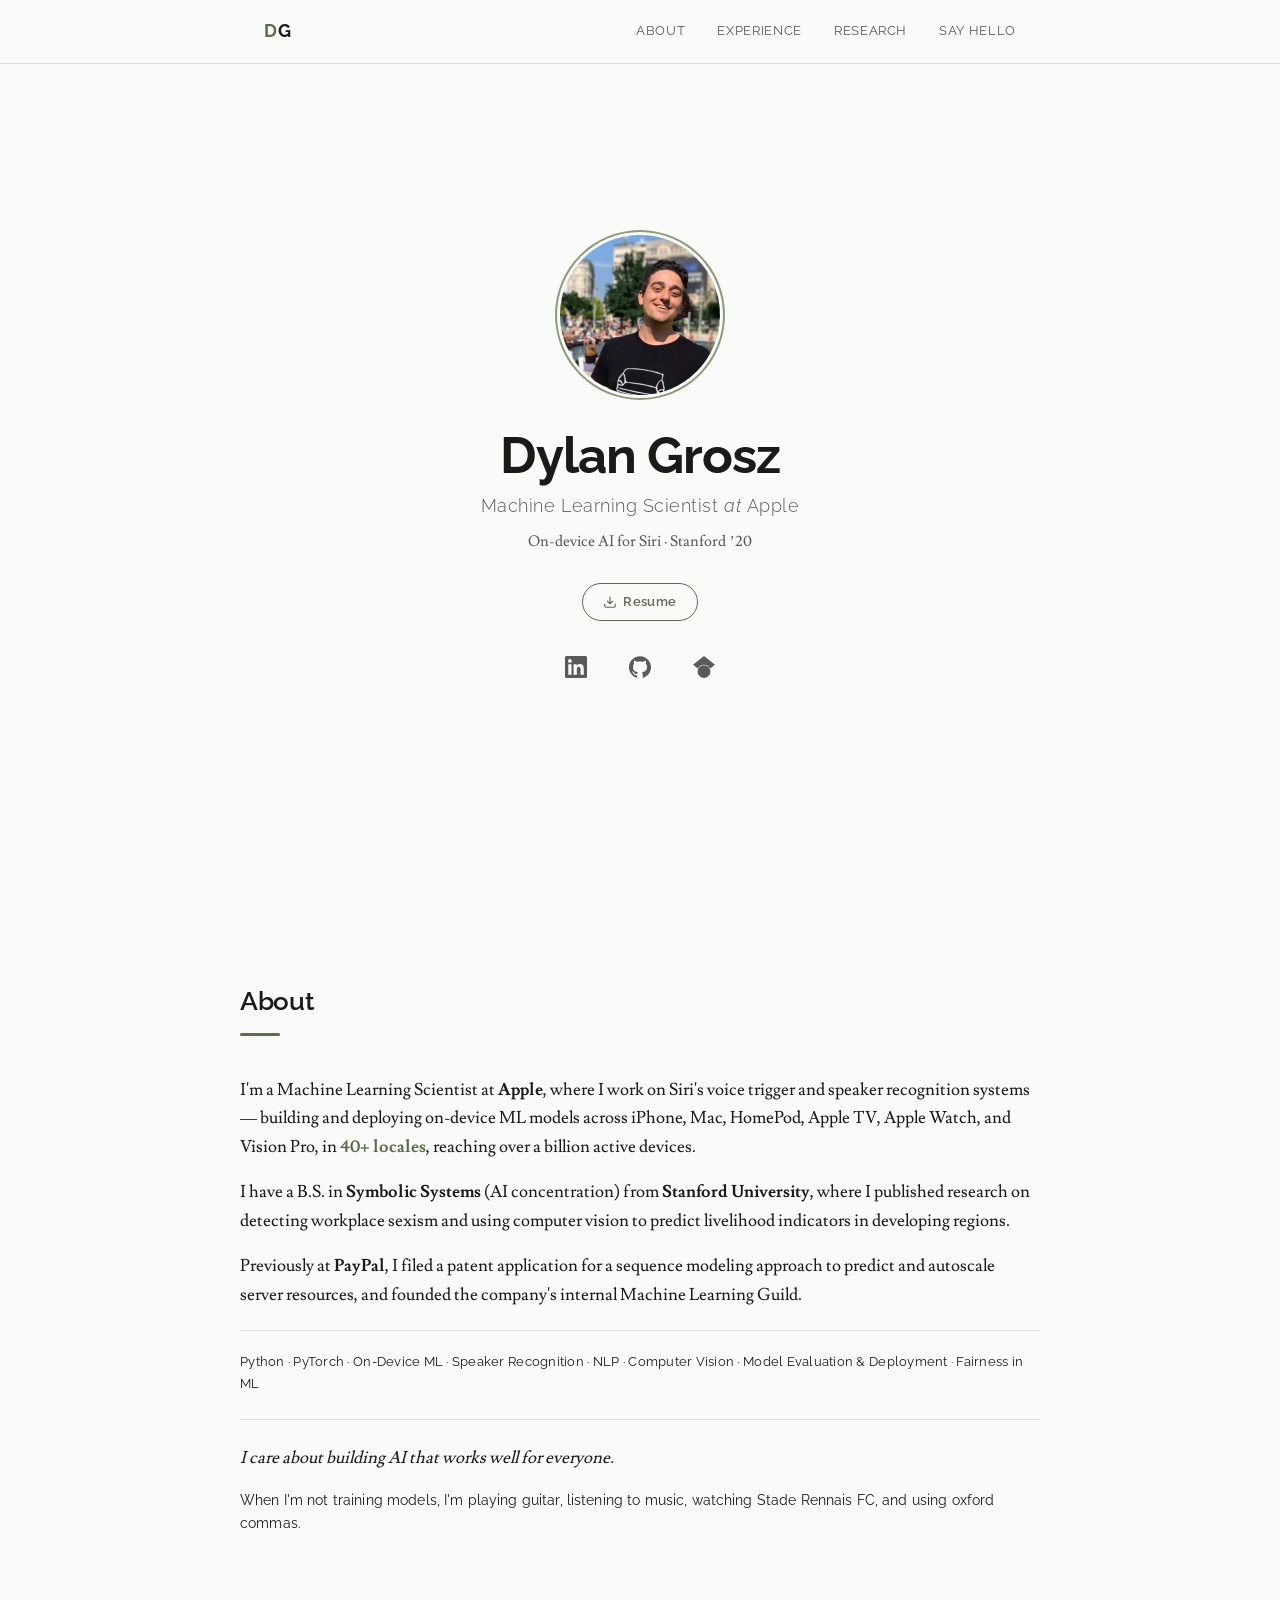
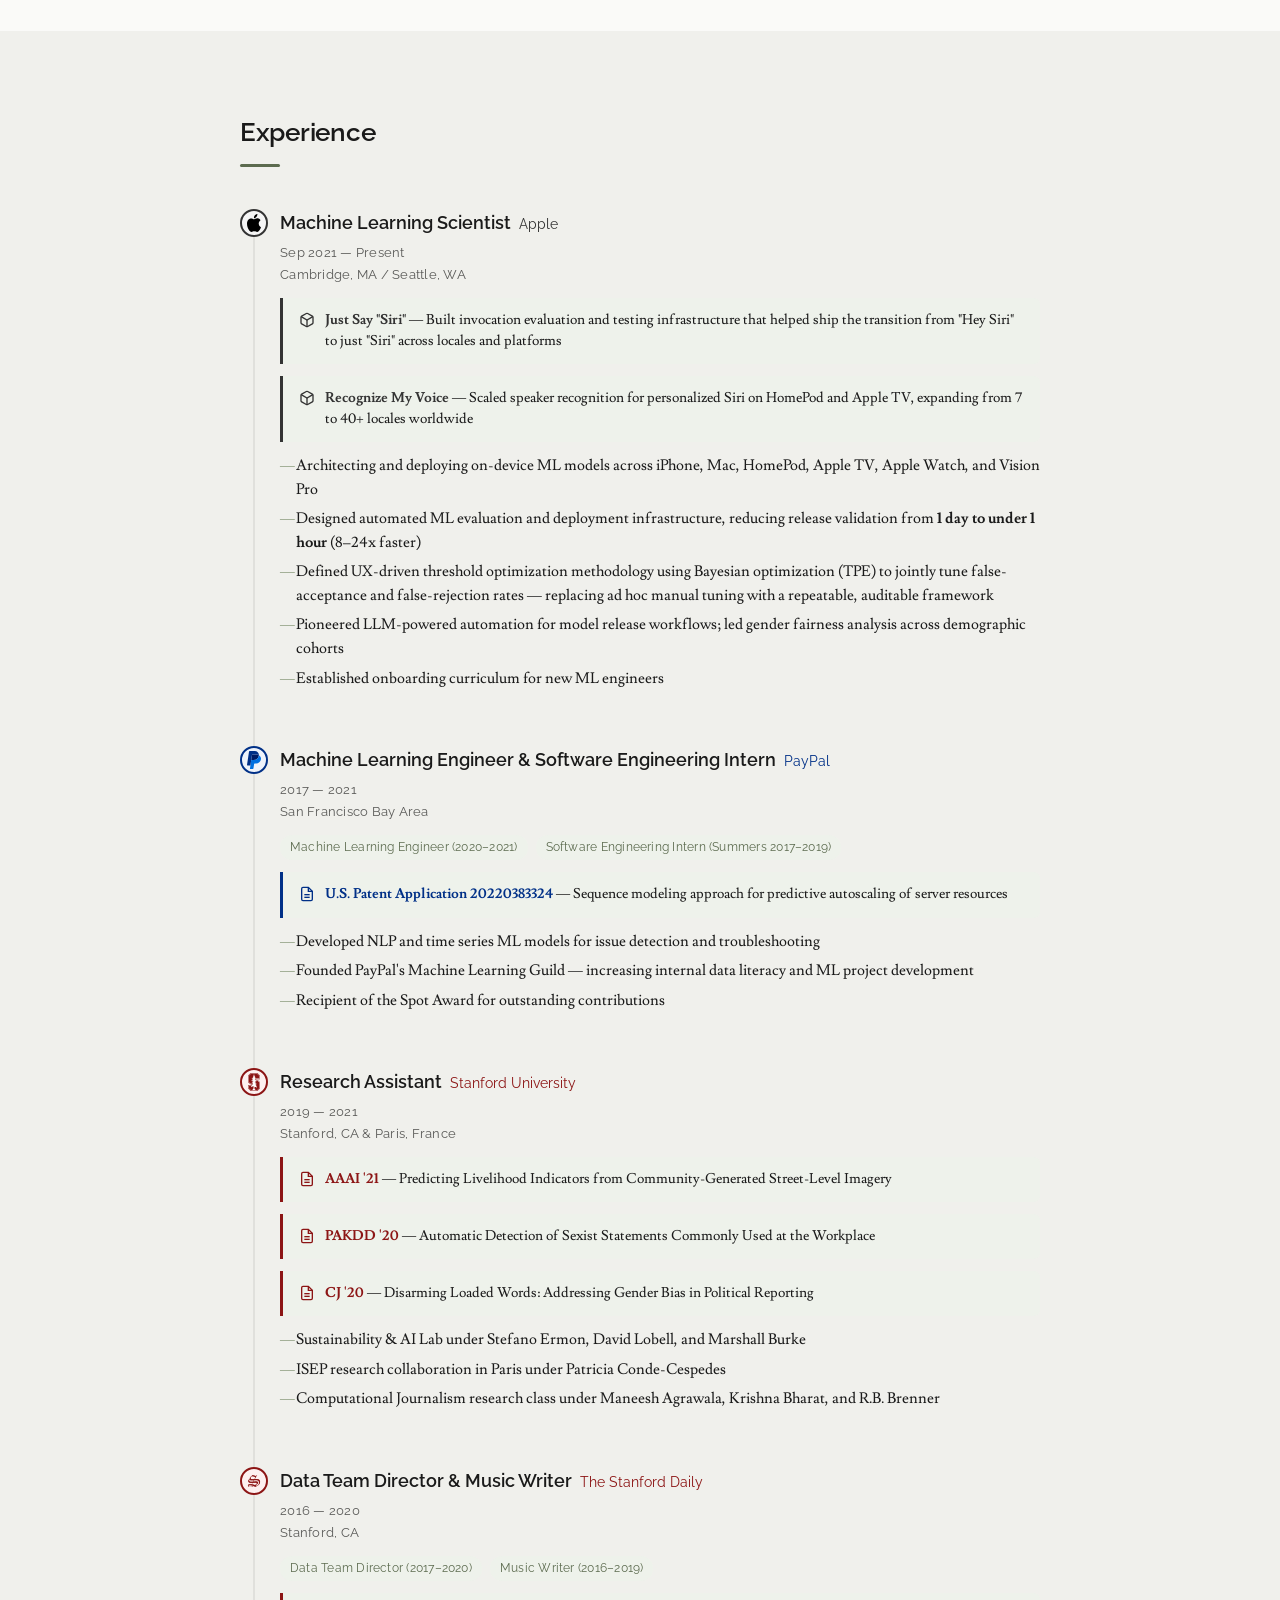
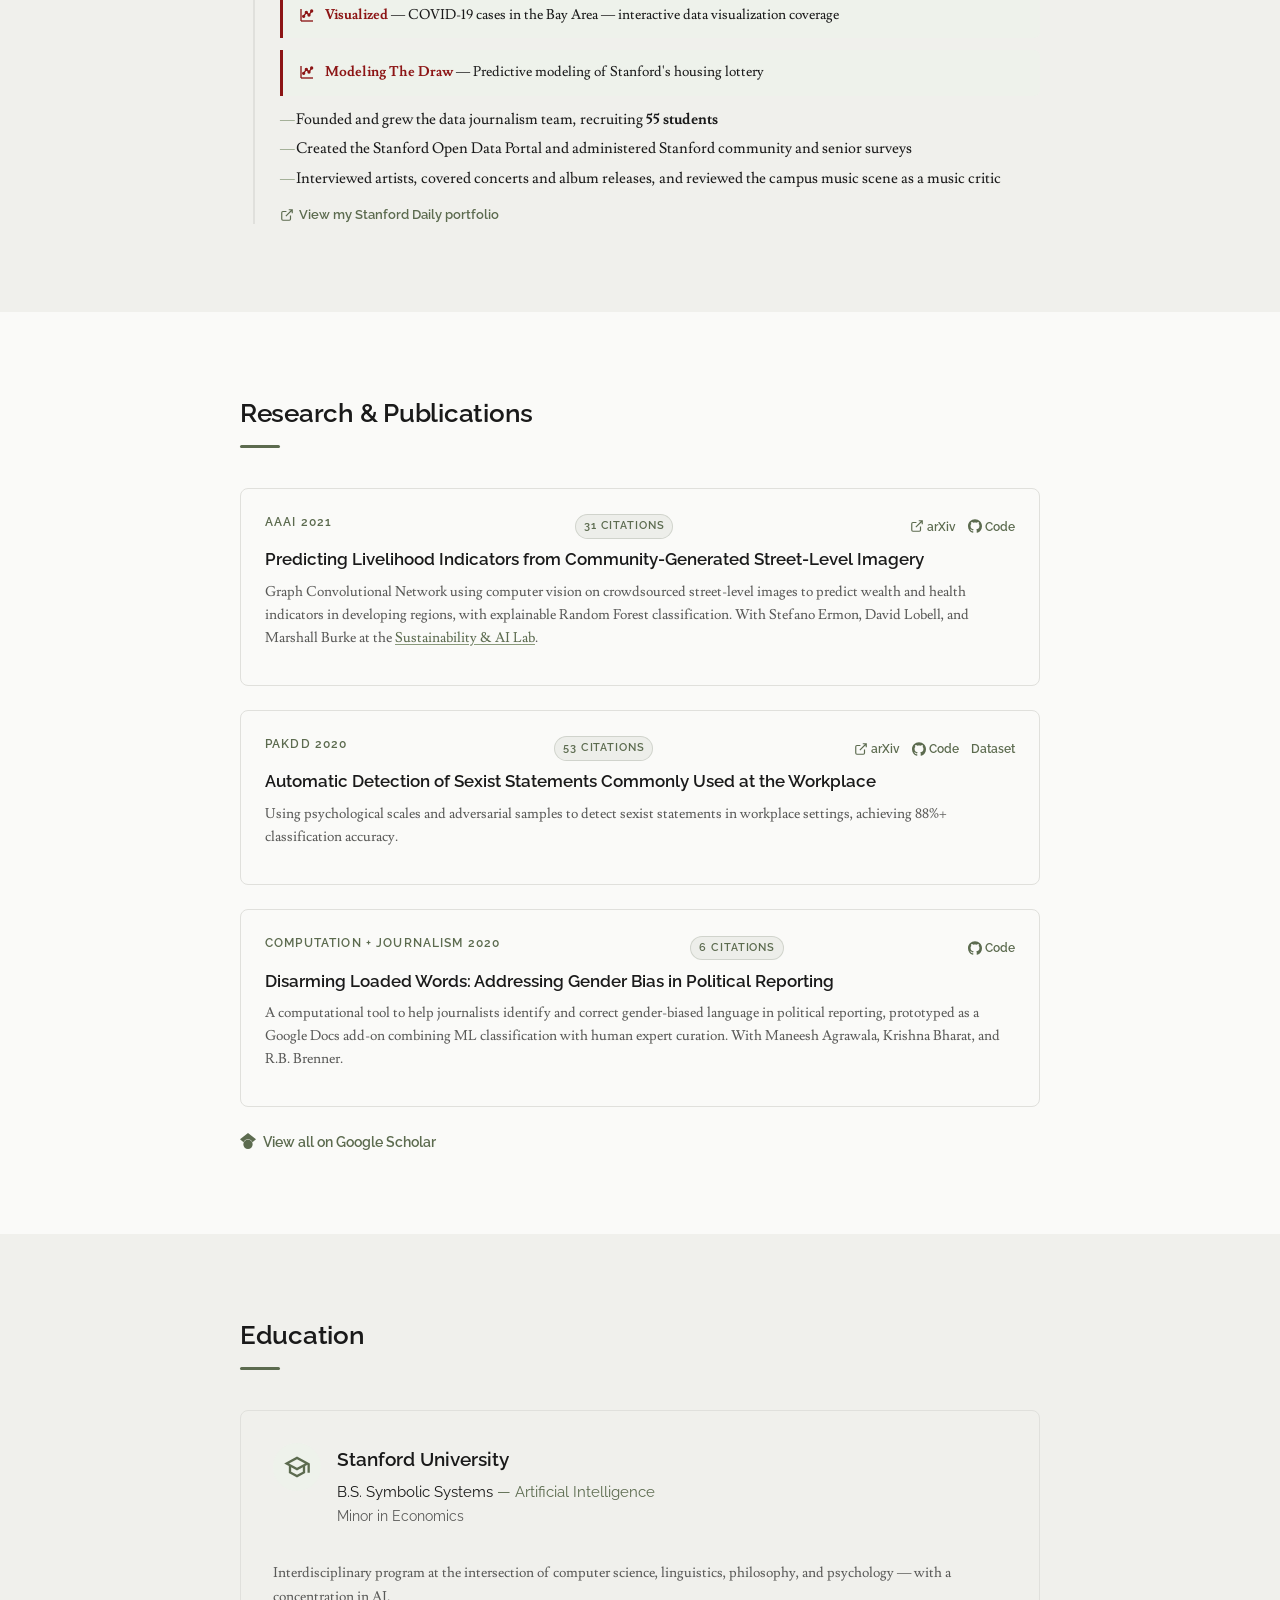
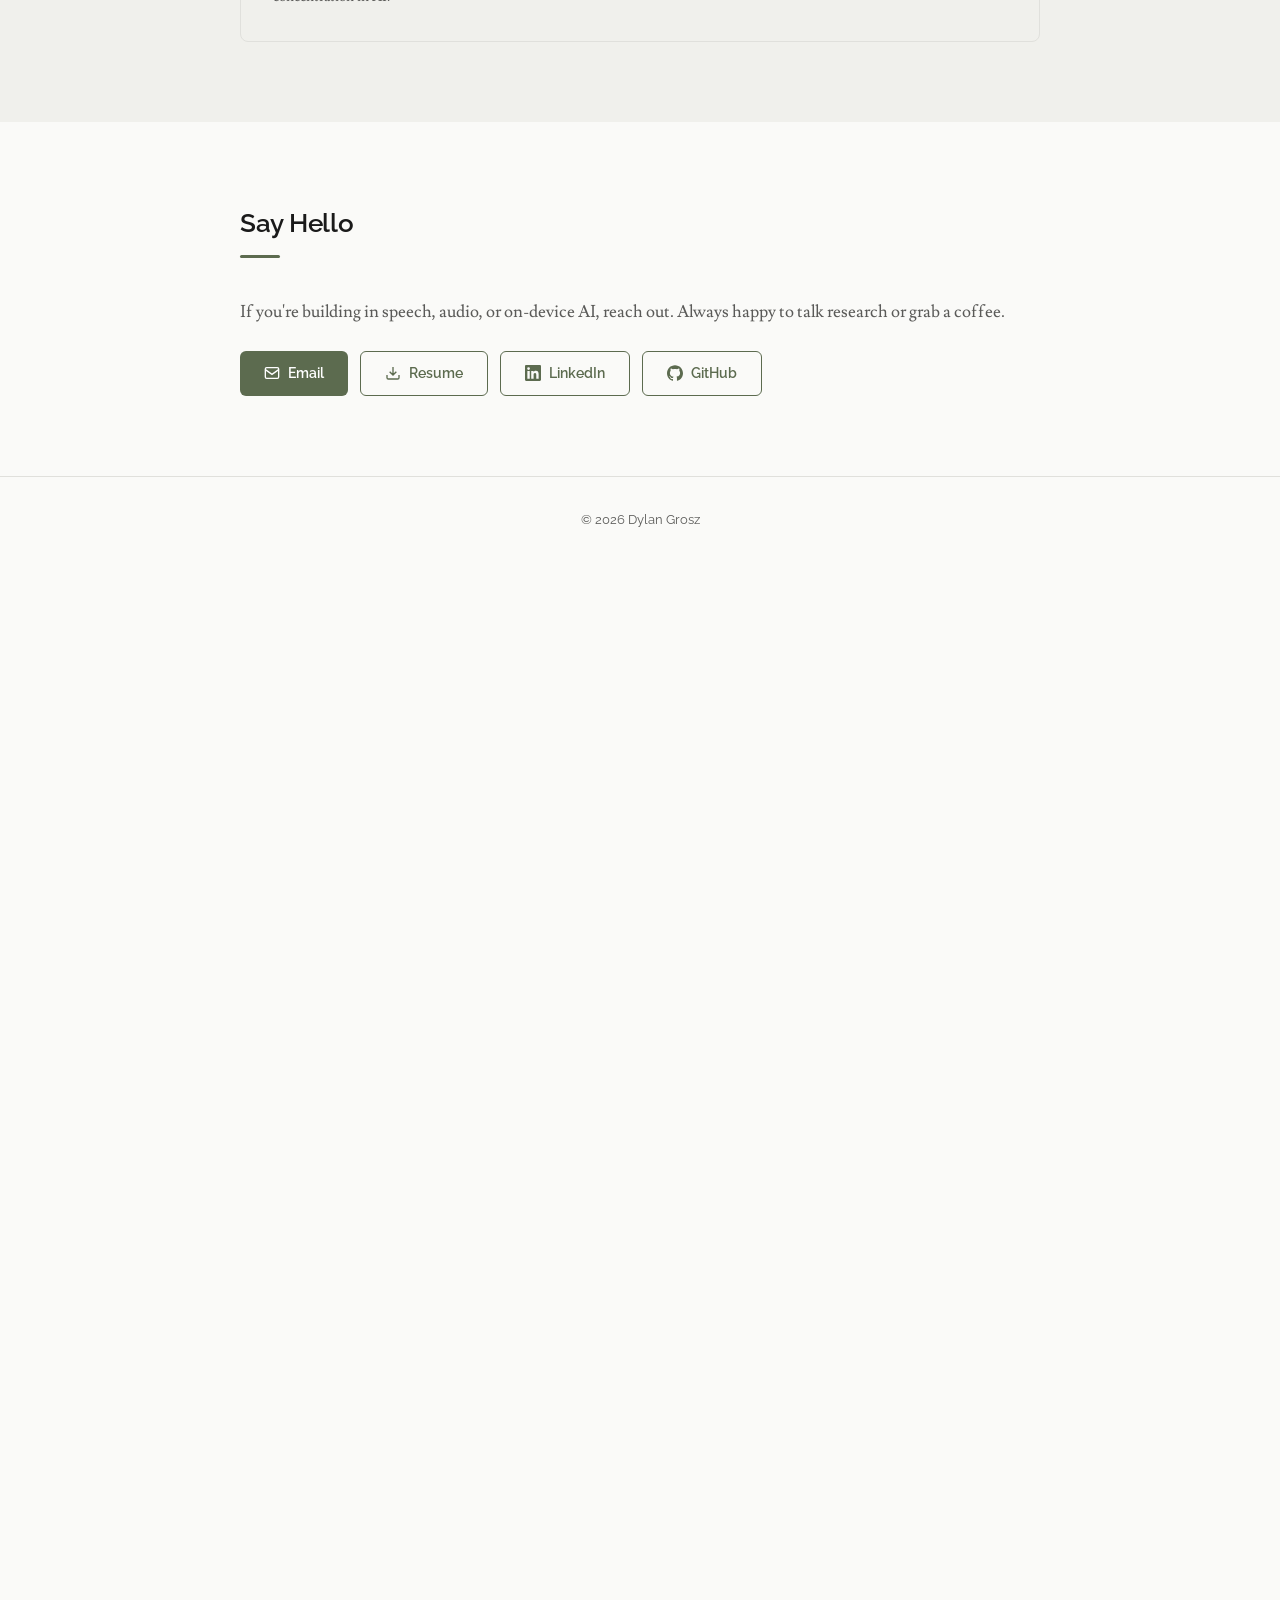
==== index.html @ c27b0d44 "Dark mode, WebP profile, non-blocking fonts, 404 SPA redirect" ====
<!DOCTYPE html>
<html lang="en">
<head>
  <meta charset="UTF-8">
  <meta name="viewport" content="width=device-width, initial-scale=1.0">
  <meta name="theme-color" content="#5c6b4f" media="(prefers-color-scheme: light)">
  <meta name="theme-color" content="#8a9a7b" media="(prefers-color-scheme: dark)">
  <meta name="color-scheme" content="light dark">
  <meta name="format-detection" content="telephone=no">
  <title>Dylan Grosz — Machine Learning Scientist</title>
  <meta name="description" content="Dylan Grosz — ML Scientist at Apple specializing in speaker recognition and voice trigger for Siri, serving 1B+ devices across 40+ locales. Stanford '20. 90 research citations. Patent pending.">
  <meta name="author" content="Dylan Grosz">
  <meta name="referrer" content="strict-origin-when-cross-origin">
  <link rel="canonical" href="https://dylangrosz.github.io/">
  <link rel="icon" href="favicon.ico" type="image/x-icon">
  <link rel="apple-touch-icon" href="apple-touch-icon.png">
  <link rel="manifest" href="/manifest.webmanifest">

  <!-- Open Graph -->
  <meta property="og:title" content="Dylan Grosz">
  <meta property="og:description" content="ML Scientist at Apple · Speaker recognition &amp; voice trigger for Siri at 1B+ device scale · Stanford '20">
  <meta property="og:type" content="website">
  <meta property="og:url" content="https://dylangrosz.github.io/">
  <meta property="og:image" content="https://dylangrosz.github.io/assets/images/og-image.jpg">
  <meta property="og:image:width" content="1200">
  <meta property="og:image:height" content="630">
  <meta property="og:image:alt" content="Dylan Grosz — Machine Learning Scientist at Apple">
  <meta property="og:locale" content="en_US">
  <meta property="og:site_name" content="Dylan Grosz">

  <!-- Twitter Card -->
  <meta name="twitter:card" content="summary_large_image">
  <meta name="twitter:title" content="Dylan Grosz">
  <meta name="twitter:description" content="ML Scientist at Apple · Speaker recognition &amp; voice trigger for Siri at 1B+ device scale · Stanford '20">
  <meta name="twitter:image" content="https://dylangrosz.github.io/assets/images/og-image.jpg">

  <!-- Schema.org structured data -->
  <script type="application/ld+json">
  {
    "@context": "https://schema.org",
    "@type": "Person",
    "@id": "https://dylangrosz.github.io/#person",
    "name": "Dylan Grosz",
    "description": "ML Scientist at Apple specializing in speaker recognition and voice trigger for Siri, serving 1B+ active devices across 40+ locales. Stanford Symbolic Systems '20. 90 research citations (AAAI, PAKDD). U.S. patent pending.",
    "jobTitle": "Machine Learning Scientist",
    "worksFor": { "@type": "Organization", "name": "Apple" },
    "alumniOf": { "@type": "CollegeOrUniversity", "name": "Stanford University", "url": "https://www.stanford.edu" },
    "url": "https://dylangrosz.github.io",
    "image": "https://dylangrosz.github.io/assets/images/profile.jpg",
    "email": "mailto:dylangrosz@gmail.com",
    "sameAs": [
      "https://www.linkedin.com/in/dylangrosz",
      "https://github.com/dylangrosz",
      "https://scholar.google.com/citations?user=DpsEpaoAAAAJ&hl=en"
    ],
    "knowsAbout": ["Machine Learning", "Speaker Recognition", "Natural Language Processing", "Computer Vision", "On-Device AI"]
  }
  </script>

  <!-- ScholarlyArticle structured data -->
  <script type="application/ld+json">
  [
    {
      "@context": "https://schema.org",
      "@type": "ScholarlyArticle",
      "@id": "https://arxiv.org/abs/2006.08661",
      "name": "Predicting Livelihood Indicators from Community-Generated Street-Level Imagery",
      "author": {"@type": "Person", "@id": "https://dylangrosz.github.io/#person", "name": "Dylan Grosz"},
      "url": "https://arxiv.org/abs/2006.08661",
      "datePublished": "2021",
      "isPartOf": {"@type": "Event", "name": "AAAI 2021"},
      "codeRepository": "https://github.com/sustainlab-group/mapillarygcn"
    },
    {
      "@context": "https://schema.org",
      "@type": "ScholarlyArticle",
      "@id": "https://arxiv.org/abs/2007.04181",
      "name": "Automatic Detection of Sexist Statements Commonly Used at the Workplace",
      "author": {"@type": "Person", "@id": "https://dylangrosz.github.io/#person", "name": "Dylan Grosz"},
      "url": "https://arxiv.org/abs/2007.04181",
      "datePublished": "2020",
      "isPartOf": {"@type": "Event", "name": "PAKDD 2020"},
      "codeRepository": "https://github.com/dylangrosz/Automatic_Detection_of_Sexist_Statements_Commonly_Used_at_the_Workplace"
    },
    {
      "@context": "https://schema.org",
      "@type": "ScholarlyArticle",
      "name": "Disarming Loaded Words: Addressing Gender Bias in Political Reporting",
      "author": {"@type": "Person", "@id": "https://dylangrosz.github.io/#person", "name": "Dylan Grosz"},
      "datePublished": "2020",
      "isPartOf": {"@type": "Event", "name": "Computation + Journalism 2020"},
      "codeRepository": "https://github.com/dylangrosz/Disarming_Loaded_Words"
    }
  ]
  </script>

  <!-- Resource hints -->
  <link rel="preconnect" href="https://fonts.googleapis.com">
  <link rel="preconnect" href="https://fonts.gstatic.com" crossorigin>
  <link rel="dns-prefetch" href="https://fonts.googleapis.com">
  <link rel="dns-prefetch" href="https://fonts.gstatic.com">

  <!-- Fonts: non-blocking (both sections) -->
  <link rel="preload" href="https://fonts.googleapis.com/css2?family=Raleway:wght@300;400;600;700&family=Lusitana:wght@400;700&display=swap" as="style" onload="this.onload=null;this.rel='stylesheet'">
  <link rel="preload" href="https://fonts.googleapis.com/css2?family=Press+Start+2P&family=Roboto+Mono:wght@300;400;500&display=swap" as="style" onload="this.onload=null;this.rel='stylesheet'">
  <noscript>
    <link href="https://fonts.googleapis.com/css2?family=Raleway:wght@300;400;600;700&family=Lusitana:wght@400;700&display=swap" rel="stylesheet">
    <link href="https://fonts.googleapis.com/css2?family=Press+Start+2P&family=Roboto+Mono:wght@300;400;500&display=swap" rel="stylesheet">
    <style>.reveal { opacity: 1; transform: none; }</style>
  </noscript>

  <link rel="stylesheet" href="style.css">
</head>
<body>

  <a href="#main-content" class="skip-link">Skip to main content</a>

  <!-- ═══════════════════════════════════════════ -->
  <!-- PROFESSIONAL SECTION                        -->
  <!-- ═══════════════════════════════════════════ -->
  <div id="professional" class="section-view active">

    <nav id="main-nav" aria-label="Main navigation">
      <div class="nav-inner">
        <a href="#" class="nav-logo" id="nav-logo">
          <span class="nav-logo-mark">D</span>G
        </a>
        <ul class="nav-links" id="nav-links">
          <li><a href="#about">About</a></li>
          <li><a href="#experience">Experience</a></li>
          <li><a href="#research">Research</a></li>
          <li><a href="#contact">Say Hello</a></li>
        </ul>
        <button class="nav-toggle" id="nav-toggle" aria-label="Toggle navigation" aria-expanded="false" aria-controls="nav-links">
          <span></span><span></span><span></span>
        </button>
      </div>
    </nav>

    <main id="main-content">

      <!-- HERO -->
      <header id="hero">
        <div class="hero-content">
          <div class="hero-photo-wrapper" id="hero-photo-wrapper">
            <picture>
              <source srcset="assets/images/profile.webp" type="image/webp">
              <img src="assets/images/profile.jpg" alt="Dylan Grosz" class="hero-photo" id="hero-photo" width="320" height="320" fetchpriority="high">
            </picture>
            <div class="photo-vinyl-overlay" id="vinyl-overlay" aria-hidden="true"></div>
          </div>
          <h1 class="hero-name" id="hero-name" tabindex="-1">Dylan Grosz</h1>
          <p class="hero-title">Machine Learning Scientist <span class="hero-at">at</span> Apple</p>
          <p class="hero-subtitle">On-device AI for Siri &middot; Stanford &rsquo;20</p>
          <a href="assets/Dylan_Grosz_Resume.pdf" class="hero-resume" download>
            <svg width="14" height="14" viewBox="0 0 24 24" fill="none" stroke="currentColor" stroke-width="2" aria-hidden="true"><path d="M21 15v4a2 2 0 01-2 2H5a2 2 0 01-2-2v-4M7 10l5 5 5-5M12 15V3"/></svg>
            Resume
          </a>
          <nav class="hero-links" aria-label="Social links">
            <a href="https://www.linkedin.com/in/dylangrosz" target="_blank" rel="noopener" aria-label="LinkedIn" title="LinkedIn">
              <svg width="22" height="22" viewBox="0 0 24 24" fill="currentColor" aria-hidden="true"><path d="M20.447 20.452h-3.554v-5.569c0-1.328-.027-3.037-1.852-3.037-1.853 0-2.136 1.445-2.136 2.939v5.667H9.351V9h3.414v1.561h.046c.477-.9 1.637-1.85 3.37-1.85 3.601 0 4.267 2.37 4.267 5.455v6.286zM5.337 7.433a2.062 2.062 0 01-2.063-2.065 2.064 2.064 0 112.063 2.065zm1.782 13.019H3.555V9h3.564v11.452zM22.225 0H1.771C.792 0 0 .774 0 1.729v20.542C0 23.227.792 24 1.771 24h20.451C23.2 24 24 23.227 24 22.271V1.729C24 .774 23.2 0 22.222 0h.003z"/></svg>
            </a>
            <a href="https://github.com/dylangrosz" target="_blank" rel="noopener" aria-label="GitHub" title="GitHub">
              <svg width="22" height="22" viewBox="0 0 24 24" fill="currentColor" aria-hidden="true"><path d="M12 .297c-6.63 0-12 5.373-12 12 0 5.303 3.438 9.8 8.205 11.385.6.113.82-.258.82-.577 0-.285-.01-1.04-.015-2.04-3.338.724-4.042-1.61-4.042-1.61C4.422 18.07 3.633 17.7 3.633 17.7c-1.087-.744.084-.729.084-.729 1.205.084 1.838 1.236 1.838 1.236 1.07 1.835 2.809 1.305 3.495.998.108-.776.417-1.305.76-1.605-2.665-.3-5.466-1.332-5.466-5.93 0-1.31.465-2.38 1.235-3.22-.135-.303-.54-1.523.105-3.176 0 0 1.005-.322 3.3 1.23.96-.267 1.98-.399 3-.405 1.02.006 2.04.138 3 .405 2.28-1.552 3.285-1.23 3.285-1.23.645 1.653.24 2.873.12 3.176.765.84 1.23 1.91 1.23 3.22 0 4.61-2.805 5.625-5.475 5.92.42.36.81 1.096.81 2.22 0 1.606-.015 2.896-.015 3.286 0 .315.21.69.825.57C20.565 22.092 24 17.592 24 12.297c0-6.627-5.373-12-12-12"/></svg>
            </a>
            <a href="https://scholar.google.com/citations?user=DpsEpaoAAAAJ&hl=en" target="_blank" rel="noopener" aria-label="Google Scholar" title="Google Scholar">
              <svg width="22" height="22" viewBox="0 0 24 24" fill="currentColor" aria-hidden="true"><path d="M5.242 13.769L0 9.5 12 0l12 9.5-5.242 4.269C17.548 11.249 14.978 9.5 12 9.5c-2.977 0-5.548 1.748-6.758 4.269zM12 10a7 7 0 100 14 7 7 0 000-14z"/></svg>
            </a>
          </nav>
        </div>
      </header>

      <!-- ABOUT -->
      <section id="about" class="section">
        <div class="container">
          <h2 class="section-heading">About</h2>
          <div class="about-content">
            <p>I'm a Machine Learning Scientist at <strong>Apple</strong>, where I work on Siri's voice trigger and speaker recognition systems — building and deploying on-device ML models across iPhone, Mac, HomePod, Apple TV, Apple Watch, and Vision Pro, in <strong class="metric">40+ locales</strong>, reaching over a billion active devices.</p>
            <p>I have a B.S. in <strong>Symbolic Systems</strong> (AI concentration) from <strong>Stanford University</strong>, where I published research on detecting workplace sexism and using computer vision to predict livelihood indicators in developing regions.</p>
            <p>Previously at <strong>PayPal</strong>, I filed a patent application for a sequence modeling approach to predict and autoscale server resources, and founded the company's internal Machine Learning Guild.</p>
            <p class="about-skills">Python &middot; PyTorch &middot; On-Device ML &middot; Speaker Recognition &middot; NLP &middot; Computer Vision &middot; Model Evaluation &amp; Deployment &middot; Fairness in ML</p>
            <p class="about-coda">I care about building AI that works well for everyone.</p>
            <p class="about-interests">When I'm not training models, I'm playing guitar, listening to music, watching Stade Rennais FC, and using oxford commas.</p>
          </div>
        </div>
      </section>

      <!-- EXPERIENCE -->
      <section id="experience" class="section">
        <div class="container">
          <h2 class="section-heading">Experience</h2>
          <div class="timeline">

            <div class="timeline-item" data-brand="apple">
              <div class="timeline-marker">
                <img class="timeline-logo" src="assets/icons/apple.svg" alt="" aria-hidden="true" width="18" height="18" loading="lazy">
              </div>
              <div class="timeline-content">
                <div class="timeline-header">
                  <h3>Machine Learning Scientist</h3>
                  <span class="timeline-company" style="color: #333;">Apple</span>
                </div>
                <span class="timeline-date">Sep 2021 — Present</span>
                <span class="timeline-location">Cambridge, MA / Seattle, WA</span>
                <a href="https://support.apple.com/en-us/105020" target="_blank" rel="noopener" class="callout-card" style="border-left-color: #333;">
                  <svg class="callout-icon" width="16" height="16" viewBox="0 0 24 24" fill="none" stroke="#333" stroke-width="2" aria-hidden="true"><path d="M21 16V8a2 2 0 00-1-1.73l-7-4a2 2 0 00-2 0l-7 4A2 2 0 003 8v8a2 2 0 001 1.73l7 4a2 2 0 002 0l7-4A2 2 0 0021 16z"/><polyline points="3.27 6.96 12 12.01 20.73 6.96"/><line x1="12" y1="22.08" x2="12" y2="12"/></svg>
                  <div>
                    <strong style="color: #333;">Just Say "Siri"</strong> — Built invocation evaluation and testing infrastructure that helped ship the transition from "Hey Siri" to just "Siri" across locales and platforms
                  </div>
                </a>
                <a href="https://support.apple.com/en-us/108397" target="_blank" rel="noopener" class="callout-card" style="border-left-color: #333;">
                  <svg class="callout-icon" width="16" height="16" viewBox="0 0 24 24" fill="none" stroke="#333" stroke-width="2" aria-hidden="true"><path d="M21 16V8a2 2 0 00-1-1.73l-7-4a2 2 0 00-2 0l-7 4A2 2 0 003 8v8a2 2 0 001 1.73l7 4a2 2 0 002 0l7-4A2 2 0 0021 16z"/><polyline points="3.27 6.96 12 12.01 20.73 6.96"/><line x1="12" y1="22.08" x2="12" y2="12"/></svg>
                  <div>
                    <strong style="color: #333;">Recognize My Voice</strong> — Scaled speaker recognition for personalized Siri on HomePod and Apple TV, expanding from 7 to 40+ locales worldwide
                  </div>
                </a>
                <ul class="timeline-details">
                  <li>Architecting and deploying on-device ML models across iPhone, Mac, HomePod, Apple TV, Apple Watch, and Vision Pro</li>
                  <li>Designed automated ML evaluation and deployment infrastructure, reducing release validation from <strong>1 day to under 1 hour</strong> (8–24x faster)</li>
                  <li>Defined UX-driven threshold optimization methodology using Bayesian optimization (TPE) to jointly tune false-acceptance and false-rejection rates — replacing ad hoc manual tuning with a repeatable, auditable framework</li>
                  <li>Pioneered LLM-powered automation for model release workflows; led gender fairness analysis across demographic cohorts</li>
                  <li>Established onboarding curriculum for new ML engineers</li>
                </ul>
              </div>
            </div>

            <div class="timeline-item" data-brand="paypal">
              <div class="timeline-marker">
                <img class="timeline-logo" src="assets/icons/paypal.svg" alt="" aria-hidden="true" width="18" height="18" loading="lazy">
              </div>
              <div class="timeline-content">
                <div class="timeline-header">
                  <h3>Machine Learning Engineer &amp; Software Engineering Intern</h3>
                  <span class="timeline-company" style="color: #003087;">PayPal</span>
                </div>
                <span class="timeline-date">2017 — 2021</span>
                <span class="timeline-location">San Francisco Bay Area</span>
                <div class="timeline-progression">
                  <span class="role-tag">Machine Learning Engineer (2020–2021)</span>
                  <span class="role-tag">Software Engineering Intern (Summers 2017–2019)</span>
                </div>
                <a href="https://patents.justia.com/patent/20220383324" target="_blank" rel="noopener" class="callout-card" style="border-left-color: #003087;">
                  <svg class="callout-icon" width="16" height="16" viewBox="0 0 24 24" fill="none" stroke="#003087" stroke-width="2" aria-hidden="true"><path d="M14 2H6a2 2 0 00-2 2v16a2 2 0 002 2h12a2 2 0 002-2V8z"/><polyline points="14 2 14 8 20 8"/><line x1="16" y1="13" x2="8" y2="13"/><line x1="16" y1="17" x2="8" y2="17"/></svg>
                  <div>
                    <strong style="color: #003087;">U.S. Patent Application 20220383324</strong> — Sequence modeling approach for predictive autoscaling of server resources
                  </div>
                </a>
                <ul class="timeline-details">
                  <li>Developed NLP and time series ML models for issue detection and troubleshooting</li>
                  <li>Founded PayPal's Machine Learning Guild — increasing internal data literacy and ML project development</li>
                  <li>Recipient of the Spot Award for outstanding contributions</li>
                </ul>
              </div>
            </div>

            <div class="timeline-item" data-brand="stanford">
              <div class="timeline-marker">
                <img class="timeline-logo" src="assets/icons/stanford.svg" alt="" aria-hidden="true" width="18" height="18" loading="lazy">
              </div>
              <div class="timeline-content">
                <div class="timeline-header">
                  <h3>Research Assistant</h3>
                  <span class="timeline-company" style="color: #8C1515;">Stanford University</span>
                </div>
                <span class="timeline-date">2019 — 2021</span>
                <span class="timeline-location">Stanford, CA &amp; Paris, France</span>
                <a href="#research" class="callout-card" style="border-left-color: #8C1515;">
                  <svg class="callout-icon" width="16" height="16" viewBox="0 0 24 24" fill="none" stroke="#8C1515" stroke-width="2" aria-hidden="true"><path d="M14 2H6a2 2 0 00-2 2v16a2 2 0 002 2h12a2 2 0 002-2V8z"/><polyline points="14 2 14 8 20 8"/><line x1="16" y1="13" x2="8" y2="13"/><line x1="16" y1="17" x2="8" y2="17"/></svg>
                  <div>
                    <strong style="color: #8C1515;">AAAI '21</strong> — Predicting Livelihood Indicators from Community-Generated Street-Level Imagery
                  </div>
                </a>
                <a href="#research" class="callout-card" style="border-left-color: #8C1515;">
                  <svg class="callout-icon" width="16" height="16" viewBox="0 0 24 24" fill="none" stroke="#8C1515" stroke-width="2" aria-hidden="true"><path d="M14 2H6a2 2 0 00-2 2v16a2 2 0 002 2h12a2 2 0 002-2V8z"/><polyline points="14 2 14 8 20 8"/><line x1="16" y1="13" x2="8" y2="13"/><line x1="16" y1="17" x2="8" y2="17"/></svg>
                  <div>
                    <strong style="color: #8C1515;">PAKDD '20</strong> — Automatic Detection of Sexist Statements Commonly Used at the Workplace
                  </div>
                </a>
                <a href="#research" class="callout-card" style="border-left-color: #8C1515;">
                  <svg class="callout-icon" width="16" height="16" viewBox="0 0 24 24" fill="none" stroke="#8C1515" stroke-width="2" aria-hidden="true"><path d="M14 2H6a2 2 0 00-2 2v16a2 2 0 002 2h12a2 2 0 002-2V8z"/><polyline points="14 2 14 8 20 8"/><line x1="16" y1="13" x2="8" y2="13"/><line x1="16" y1="17" x2="8" y2="17"/></svg>
                  <div>
                    <strong style="color: #8C1515;">CJ '20</strong> — Disarming Loaded Words: Addressing Gender Bias in Political Reporting
                  </div>
                </a>
                <ul class="timeline-details">
                  <li>Sustainability &amp; AI Lab under Stefano Ermon, David Lobell, and Marshall Burke</li>
                  <li>ISEP research collaboration in Paris under Patricia Conde-Cespedes</li>
                  <li>Computational Journalism research class under Maneesh Agrawala, Krishna Bharat, and R.B. Brenner</li>
                </ul>
              </div>
            </div>

            <div class="timeline-item" data-brand="stanford-daily">
              <div class="timeline-marker">
                <img class="timeline-logo" src="assets/icons/stanford-daily.png" alt="" aria-hidden="true" width="18" height="18" loading="lazy">
              </div>
              <div class="timeline-content">
                <div class="timeline-header">
                  <h3>Data Team Director &amp; Music Writer</h3>
                  <span class="timeline-company" style="color: #8C1515;">The Stanford Daily</span>
                </div>
                <span class="timeline-date">2016 — 2020</span>
                <span class="timeline-location">Stanford, CA</span>
                <div class="timeline-progression">
                  <span class="role-tag">Data Team Director (2017–2020)</span>
                  <span class="role-tag">Music Writer (2016–2019)</span>
                </div>
                <a href="https://stanforddaily.com/2020/03/24/visualized-covid-19-cases-in-santa-clara-county/" target="_blank" rel="noopener" class="callout-card" style="border-left-color: #8C1515;">
                  <svg class="callout-icon" width="16" height="16" viewBox="0 0 24 24" fill="none" stroke="#8C1515" stroke-width="2" aria-hidden="true"><line x1="3" y1="21" x2="21" y2="21"/><line x1="3" y1="21" x2="3" y2="3"/><polyline points="7 14 11 8 15 12 19 6"/><circle cx="7" cy="14" r="1.5" fill="#8C1515"/><circle cx="11" cy="8" r="1.5" fill="#8C1515"/><circle cx="15" cy="12" r="1.5" fill="#8C1515"/><circle cx="19" cy="6" r="1.5" fill="#8C1515"/></svg>
                  <div>
                    <strong style="color: #8C1515;">Visualized</strong> — COVID-19 cases in the Bay Area — interactive data visualization coverage
                  </div>
                </a>
                <a href="https://stanforddaily.com/2019/04/19/modeling-the-draw/" target="_blank" rel="noopener" class="callout-card" style="border-left-color: #8C1515;">
                  <svg class="callout-icon" width="16" height="16" viewBox="0 0 24 24" fill="none" stroke="#8C1515" stroke-width="2" aria-hidden="true"><line x1="3" y1="21" x2="21" y2="21"/><line x1="3" y1="21" x2="3" y2="3"/><polyline points="7 14 11 8 15 12 19 6"/><circle cx="7" cy="14" r="1.5" fill="#8C1515"/><circle cx="11" cy="8" r="1.5" fill="#8C1515"/><circle cx="15" cy="12" r="1.5" fill="#8C1515"/><circle cx="19" cy="6" r="1.5" fill="#8C1515"/></svg>
                  <div>
                    <strong style="color: #8C1515;">Modeling The Draw</strong> — Predictive modeling of Stanford's housing lottery
                  </div>
                </a>
                <ul class="timeline-details">
                  <li>Founded and grew the data journalism team, recruiting <strong>55 students</strong></li>
                  <li>Created the Stanford Open Data Portal and administered Stanford community and senior surveys</li>
                  <li>Interviewed artists, covered concerts and album releases, and reviewed the campus music scene as a music critic</li>
                </ul>
                <a href="https://stanforddaily.com/author/dylan-grosz/" target="_blank" rel="noopener" class="timeline-portfolio-link">
                  <svg width="14" height="14" viewBox="0 0 24 24" fill="none" stroke="currentColor" stroke-width="2" aria-hidden="true"><path d="M18 13v6a2 2 0 01-2 2H5a2 2 0 01-2-2V8a2 2 0 012-2h6M15 3h6v6M10 14L21 3"/></svg>
                  View my Stanford Daily portfolio
                </a>
              </div>
            </div>

          </div>
        </div>
      </section>

      <!-- RESEARCH -->
      <section id="research" class="section">
        <div class="container">
          <h2 class="section-heading">Research &amp; Publications</h2>
          <div class="publications">

            <article class="pub-card">
              <div class="pub-meta-row">
                <span class="pub-venue">AAAI 2021</span>
                <span class="pub-citations">31 citations</span>
                <div class="pub-links">
                  <a href="https://arxiv.org/abs/2006.08661" target="_blank" rel="noopener" class="pub-link">
                    <svg width="14" height="14" viewBox="0 0 24 24" fill="none" stroke="currentColor" stroke-width="2" aria-hidden="true"><path d="M18 13v6a2 2 0 01-2 2H5a2 2 0 01-2-2V8a2 2 0 012-2h6M15 3h6v6M10 14L21 3"/></svg>
                    arXiv
                  </a>
                  <a href="https://github.com/sustainlab-group/mapillarygcn" target="_blank" rel="noopener" class="pub-link">
                    <svg width="14" height="14" viewBox="0 0 24 24" fill="currentColor" aria-hidden="true"><path d="M12 .297c-6.63 0-12 5.373-12 12 0 5.303 3.438 9.8 8.205 11.385.6.113.82-.258.82-.577 0-.285-.01-1.04-.015-2.04-3.338.724-4.042-1.61-4.042-1.61C4.422 18.07 3.633 17.7 3.633 17.7c-1.087-.744.084-.729.084-.729 1.205.084 1.838 1.236 1.838 1.236 1.07 1.835 2.809 1.305 3.495.998.108-.776.417-1.305.76-1.605-2.665-.3-5.466-1.332-5.466-5.93 0-1.31.465-2.38 1.235-3.22-.135-.303-.54-1.523.105-3.176 0 0 1.005-.322 3.3 1.23.96-.267 1.98-.399 3-.405 1.02.006 2.04.138 3 .405 2.28-1.552 3.285-1.23 3.285-1.23.645 1.653.24 2.873.12 3.176.765.84 1.23 1.91 1.23 3.22 0 4.61-2.805 5.625-5.475 5.92.42.36.81 1.096.81 2.22 0 1.606-.015 2.896-.015 3.286 0 .315.21.69.825.57C20.565 22.092 24 17.592 24 12.297c0-6.627-5.373-12-12-12"/></svg>
                    Code
                  </a>
                </div>
              </div>
              <h3 class="pub-title">Predicting Livelihood Indicators from Community-Generated Street-Level Imagery</h3>
              <p class="pub-desc">Graph Convolutional Network using computer vision on crowdsourced street-level images to predict wealth and health indicators in developing regions, with explainable Random Forest classification. With Stefano Ermon, David Lobell, and Marshall Burke at the <a href="https://cs.stanford.edu/~ermon/" target="_blank" rel="noopener">Sustainability &amp; AI Lab</a>.</p>
            </article>

            <article class="pub-card">
              <div class="pub-meta-row">
                <span class="pub-venue">PAKDD 2020</span>
                <span class="pub-citations">53 citations</span>
                <div class="pub-links">
                  <a href="https://arxiv.org/abs/2007.04181" target="_blank" rel="noopener" class="pub-link">
                    <svg width="14" height="14" viewBox="0 0 24 24" fill="none" stroke="currentColor" stroke-width="2" aria-hidden="true"><path d="M18 13v6a2 2 0 01-2 2H5a2 2 0 01-2-2V8a2 2 0 012-2h6M15 3h6v6M10 14L21 3"/></svg>
                    arXiv
                  </a>
                  <a href="https://github.com/dylangrosz/Automatic_Detection_of_Sexist_Statements_Commonly_Used_at_the_Workplace" target="_blank" rel="noopener" class="pub-link">
                    <svg width="14" height="14" viewBox="0 0 24 24" fill="currentColor" aria-hidden="true"><path d="M12 .297c-6.63 0-12 5.373-12 12 0 5.303 3.438 9.8 8.205 11.385.6.113.82-.258.82-.577 0-.285-.01-1.04-.015-2.04-3.338.724-4.042-1.61-4.042-1.61C4.422 18.07 3.633 17.7 3.633 17.7c-1.087-.744.084-.729.084-.729 1.205.084 1.838 1.236 1.838 1.236 1.07 1.835 2.809 1.305 3.495.998.108-.776.417-1.305.76-1.605-2.665-.3-5.466-1.332-5.466-5.93 0-1.31.465-2.38 1.235-3.22-.135-.303-.54-1.523.105-3.176 0 0 1.005-.322 3.3 1.23.96-.267 1.98-.399 3-.405 1.02.006 2.04.138 3 .405 2.28-1.552 3.285-1.23 3.285-1.23.645 1.653.24 2.873.12 3.176.765.84 1.23 1.91 1.23 3.22 0 4.61-2.805 5.625-5.475 5.92.42.36.81 1.096.81 2.22 0 1.606-.015 2.896-.015 3.286 0 .315.21.69.825.57C20.565 22.092 24 17.592 24 12.297c0-6.627-5.373-12-12-12"/></svg>
                    Code
                  </a>
                  <a href="https://www.kaggle.com/dgrosz/sexist-workplace-statements" target="_blank" rel="noopener" class="pub-link">Dataset</a>
                </div>
              </div>
              <h3 class="pub-title">Automatic Detection of Sexist Statements Commonly Used at the Workplace</h3>
              <p class="pub-desc">Using psychological scales and adversarial samples to detect sexist statements in workplace settings, achieving 88%+ classification accuracy.</p>
            </article>

            <article class="pub-card">
              <div class="pub-meta-row">
                <span class="pub-venue">Computation + Journalism 2020</span>
                <span class="pub-citations">6 citations</span>
                <div class="pub-links">
                  <a href="https://github.com/dylangrosz/Disarming_Loaded_Words" target="_blank" rel="noopener" class="pub-link">
                    <svg width="14" height="14" viewBox="0 0 24 24" fill="currentColor" aria-hidden="true"><path d="M12 .297c-6.63 0-12 5.373-12 12 0 5.303 3.438 9.8 8.205 11.385.6.113.82-.258.82-.577 0-.285-.01-1.04-.015-2.04-3.338.724-4.042-1.61-4.042-1.61C4.422 18.07 3.633 17.7 3.633 17.7c-1.087-.744.084-.729.084-.729 1.205.084 1.838 1.236 1.838 1.236 1.07 1.835 2.809 1.305 3.495.998.108-.776.417-1.305.76-1.605-2.665-.3-5.466-1.332-5.466-5.93 0-1.31.465-2.38 1.235-3.22-.135-.303-.54-1.523.105-3.176 0 0 1.005-.322 3.3 1.23.96-.267 1.98-.399 3-.405 1.02.006 2.04.138 3 .405 2.28-1.552 3.285-1.23 3.285-1.23.645 1.653.24 2.873.12 3.176.765.84 1.23 1.91 1.23 3.22 0 4.61-2.805 5.625-5.475 5.92.42.36.81 1.096.81 2.22 0 1.606-.015 2.896-.015 3.286 0 .315.21.69.825.57C20.565 22.092 24 17.592 24 12.297c0-6.627-5.373-12-12-12"/></svg>
                    Code
                  </a>
                </div>
              </div>
              <h3 class="pub-title">Disarming Loaded Words: Addressing Gender Bias in Political Reporting</h3>
              <p class="pub-desc">A computational tool to help journalists identify and correct gender-biased language in political reporting, prototyped as a Google Docs add-on combining ML classification with human expert curation. With Maneesh Agrawala, Krishna Bharat, and R.B. Brenner.</p>
            </article>

          </div>
          <p class="pub-scholar-link">
            <a href="https://scholar.google.com/citations?user=DpsEpaoAAAAJ&hl=en" target="_blank" rel="noopener">
              <!-- Scholar icon -->
              <svg width="16" height="16" viewBox="0 0 24 24" fill="currentColor" aria-hidden="true" style="vertical-align: -2px; margin-right: 4px;"><path d="M5.242 13.769L0 9.5 12 0l12 9.5-5.242 4.269C17.548 11.249 14.978 9.5 12 9.5c-2.977 0-5.548 1.748-6.758 4.269zM12 10a7 7 0 100 14 7 7 0 000-14z"/></svg>
              View all on Google Scholar
            </a>
          </p>
        </div>
      </section>

      <!-- EDUCATION -->
      <section id="education" class="section">
        <div class="container">
          <h2 class="section-heading">Education</h2>
          <div class="education-card">
            <div class="edu-icon" aria-hidden="true">
              <svg width="28" height="28" viewBox="0 0 24 24" fill="currentColor"><path d="M12 3L1 9l4 2.18v6L12 21l7-3.82v-6l2-1.09V17h2V9L12 3zm6.82 6L12 12.72 5.18 9 12 5.28 18.82 9zM17 15.99l-5 2.73-5-2.73v-3.72L12 15l5-2.73v3.72z"/></svg>
            </div>
            <div class="edu-main">
              <h3>Stanford University</h3>
              <p class="edu-degree">B.S. Symbolic Systems <span class="edu-focus">— Artificial Intelligence</span></p>
              <p class="edu-minor">Minor in Economics</p>
            </div>
            <p class="edu-desc">Interdisciplinary program at the intersection of computer science, linguistics, philosophy, and psychology — with a concentration in AI.</p>
          </div>
        </div>
      </section>

      <!-- CONTACT -->
      <section id="contact" class="section">
        <div class="container">
          <h2 class="section-heading">Say Hello</h2>
          <p class="contact-text">If you're building in speech, audio, or on-device AI, reach out. Always happy to talk research or grab a coffee.</p>
          <div class="contact-links">
            <a href="mailto:dylangrosz@gmail.com" class="contact-btn">
              <svg width="16" height="16" viewBox="0 0 24 24" fill="none" stroke="currentColor" stroke-width="2" aria-hidden="true"><rect x="2" y="4" width="20" height="16" rx="2"/><path d="M22 7l-10 7L2 7"/></svg>
              Email
            </a>
            <a href="assets/Dylan_Grosz_Resume.pdf" class="contact-btn contact-btn--outline" download>
              <svg width="16" height="16" viewBox="0 0 24 24" fill="none" stroke="currentColor" stroke-width="2" aria-hidden="true"><path d="M21 15v4a2 2 0 01-2 2H5a2 2 0 01-2-2v-4M7 10l5 5 5-5M12 15V3"/></svg>
              Resume
            </a>
            <a href="https://www.linkedin.com/in/dylangrosz" target="_blank" rel="noopener" class="contact-btn contact-btn--outline">
              <svg width="16" height="16" viewBox="0 0 24 24" fill="currentColor" aria-hidden="true"><path d="M20.447 20.452h-3.554v-5.569c0-1.328-.027-3.037-1.852-3.037-1.853 0-2.136 1.445-2.136 2.939v5.667H9.351V9h3.414v1.561h.046c.477-.9 1.637-1.85 3.37-1.85 3.601 0 4.267 2.37 4.267 5.455v6.286zM5.337 7.433a2.062 2.062 0 01-2.063-2.065 2.064 2.064 0 112.063 2.065zm1.782 13.019H3.555V9h3.564v11.452zM22.225 0H1.771C.792 0 0 .774 0 1.729v20.542C0 23.227.792 24 1.771 24h20.451C23.2 24 24 23.227 24 22.271V1.729C24 .774 23.2 0 22.222 0h.003z"/></svg>
              LinkedIn
            </a>
            <a href="https://github.com/dylangrosz" target="_blank" rel="noopener" class="contact-btn contact-btn--outline">
              <svg width="16" height="16" viewBox="0 0 24 24" fill="currentColor" aria-hidden="true"><path d="M12 .297c-6.63 0-12 5.373-12 12 0 5.303 3.438 9.8 8.205 11.385.6.113.82-.258.82-.577 0-.285-.01-1.04-.015-2.04-3.338.724-4.042-1.61-4.042-1.61C4.422 18.07 3.633 17.7 3.633 17.7c-1.087-.744.084-.729.084-.729 1.205.084 1.838 1.236 1.838 1.236 1.07 1.835 2.809 1.305 3.495.998.108-.776.417-1.305.76-1.605-2.665-.3-5.466-1.332-5.466-5.93 0-1.31.465-2.38 1.235-3.22-.135-.303-.54-1.523.105-3.176 0 0 1.005-.322 3.3 1.23.96-.267 1.98-.399 3-.405 1.02.006 2.04.138 3 .405 2.28-1.552 3.285-1.23 3.285-1.23.645 1.653.24 2.873.12 3.176.765.84 1.23 1.91 1.23 3.22 0 4.61-2.805 5.625-5.475 5.92.42.36.81 1.096.81 2.22 0 1.606-.015 2.896-.015 3.286 0 .315.21.69.825.57C20.565 22.092 24 17.592 24 12.297c0-6.627-5.373-12-12-12"/></svg>
              GitHub
            </a>
          </div>
        </div>
      </section>

    </main>

    <footer id="main-footer">
      <div class="container">
        <p>&copy; 2026 Dylan Grosz</p>
      </div>
    </footer>

  </div>

  <!-- ═══════════════════════════════════════════ -->
  <!-- MUSIC SECTION (HIDDEN)                      -->
  <!-- ═══════════════════════════════════════════ -->
  <div id="music" class="section-view">

    <nav id="music-nav" aria-label="Music navigation">
      <div class="nav-inner">
        <a href="#" class="music-nav-logo" id="music-back">Dylan Jacques</a>
        <ul class="nav-links music-nav-links" id="music-nav-links">
          <li><a href="#music-home">Home</a></li>
          <li><a href="#music-listen">Listen</a></li>
          <li><a href="#music-links">Links</a></li>
        </ul>
        <button class="nav-toggle music-nav-toggle" id="music-nav-toggle" aria-label="Toggle navigation" aria-expanded="false" aria-controls="music-nav-links">
          <span></span><span></span><span></span>
        </button>
      </div>
    </nav>

    <header id="music-home" class="music-hero">
      <div class="music-hero-content">
        <h1 class="music-artist-name glitch-text" data-text="DYLAN JACQUES" tabindex="-1">DYLAN JACQUES</h1>
        <p class="music-tagline">i know it's all in my head</p>
      </div>
    </header>

    <!-- LISTEN -->
    <section id="music-listen" class="music-section">
      <div class="music-container">
        <h2 class="music-heading">Listen</h2>
        <div class="sc-embed">
          <iframe title="SoundCloud player — Dylan Jacques" style="width:100%;height:450px;border:0;overflow:hidden" allow="autoplay" loading="lazy" src="https://w.soundcloud.com/player/?visual=true&url=https%3A%2F%2Fapi.soundcloud.com%2Fusers%2F67824496&show_artwork=true&color=%23333333"></iframe>
        </div>
        <div class="spotify-embed">
          <iframe title="Spotify player — Dylan Jacques" style="width:100%;height:152px;border:0;border-radius:12px" loading="lazy" src="https://open.spotify.com/embed/artist/2zmkhGIgvBtoliCLmBRGZq?utm_source=generator&theme=0" allow="autoplay; clipboard-write; encrypted-media; fullscreen; picture-in-picture"></iframe>
        </div>
      </div>
    </section>

    <!-- LINKS -->
    <section id="music-links" class="music-section">
      <div class="music-container">
        <h2 class="music-heading">Find me</h2>
        <div class="music-social-links">
          <a href="https://soundcloud.com/dylan_jacques" target="_blank" rel="noopener">SoundCloud</a>
          <a href="https://open.spotify.com/artist/2zmkhGIgvBtoliCLmBRGZq" target="_blank" rel="noopener">Spotify</a>
          <a href="https://music.apple.com/us/artist/dylan-jacques/1644586122" target="_blank" rel="noopener">Apple Music</a>
        </div>
      </div>
    </section>

    <footer id="music-footer">
      <div class="music-container">
        <button type="button" id="back-to-pro" class="back-link">&larr; back to the day job</button>
      </div>
    </footer>

  </div>

  <!-- TRANSITION OVERLAY -->
  <div id="transition-overlay" class="transition-overlay" aria-hidden="true">
    <div class="transition-circle" id="transition-circle"></div>
  </div>
  <div id="keystroke-hint" class="keystroke-hint" aria-hidden="true"></div>

  <script src="script.js" defer></script>
</body>
</html>
---- style.css ----
/* ═══════════════════════════════════════════════════
   DESIGN TOKENS
   ═══════════════════════════════════════════════════ */

:root {
  /* Professional palette */
  --bg:          #fafaf8;
  --bg-alt:      #f0f0ec;
  --text:        #1a1a1a;
  --text-muted:  #5a5a58;
  --accent:      #5c6b4f;
  --accent-light:#8a9a7b;
  --accent-bg:   #eef2eb;
  --border:      #e0e0dc;

  /* Music palette */
  --music-bg:       #0a0a0a;
  --music-text:     #e0e0e0;
  --music-muted:    #666;
  --music-accent:   #fff;

  /* Typography */
  --font-heading: 'Raleway', sans-serif;
  --font-body:    'Lusitana', Georgia, serif;
  --font-mono:    'Roboto Mono', monospace;
  --font-pixel:   'Press Start 2P', monospace;

  /* Layout */
  --max-width:    800px;
  --nav-height:   64px;

  /* Transitions */
  --ease-out: cubic-bezier(0.16, 1, 0.3, 1);
  --ease-in-out: cubic-bezier(0.65, 0, 0.35, 1);
}


/* ═══════════════════════════════════════════════════
   RESET & BASE
   ═══════════════════════════════════════════════════ */

*, *::before, *::after { box-sizing: border-box; margin: 0; padding: 0; }

html {
  scroll-behavior: smooth;
  -webkit-font-smoothing: antialiased;
  -moz-osx-font-smoothing: grayscale;
  -webkit-text-size-adjust: 100%;
}

/* Respect user motion preferences */
@media (prefers-reduced-motion: reduce) {
  *, *::before, *::after {
    animation-duration: 0.01ms !important;
    animation-iteration-count: 1 !important;
    transition-duration: 0.01ms !important;
    scroll-behavior: auto !important;
  }
  .reveal { opacity: 1; transform: none; }
}

/* Skip-to-content link (accessibility) */
.skip-link {
  position: absolute;
  top: -100%;
  left: 16px;
  z-index: 9999;
  padding: 8px 16px;
  background: var(--accent);
  color: #fff;
  font-family: var(--font-heading);
  font-size: 0.85rem;
  border-radius: 4px;
  text-decoration: none;
}

.skip-link:focus {
  top: 8px;
}

/* Keyboard focus indicators */
a:focus-visible,
button:focus-visible {
  outline: 2px solid var(--accent);
  outline-offset: 3px;
  border-radius: 2px;
}

body {
  font-family: var(--font-body);
  font-size: 17px;
  line-height: 1.7;
  color: var(--text);
  background: var(--bg);
  overflow-x: hidden;
  position: relative;
}

a { color: var(--accent); text-decoration: none; transition: color 0.2s; }
a:hover { color: var(--accent-light); }

img { max-width: 100%; height: auto; display: block; }
ul { list-style: none; }
strong { font-weight: 700; }


/* ═══════════════════════════════════════════════════
   SECTION VIEWS (professional / music switching)
   ═══════════════════════════════════════════════════ */

.section-view {
  visibility: hidden;
  opacity: 0;
  pointer-events: none;
  position: absolute;
  width: 100%;
}

.section-view.active {
  visibility: visible;
  opacity: 1;
  pointer-events: auto;
  position: relative;
}


/* ═══════════════════════════════════════════════════
   NAVIGATION — PROFESSIONAL
   ═══════════════════════════════════════════════════ */

#main-nav {
  position: fixed;
  top: 0; left: 0; right: 0;
  z-index: 100;
  height: var(--nav-height);
  background: rgba(250, 250, 248, 0.9);
  backdrop-filter: blur(12px);
  -webkit-backdrop-filter: blur(12px);
  border-bottom: 1px solid var(--border);
  transition: transform 0.3s var(--ease-out);
}

#main-nav.hidden {
  transform: translateY(-100%);
}

.nav-inner {
  max-width: var(--max-width);
  margin: 0 auto;
  padding: 0 24px;
  height: 100%;
  display: flex;
  align-items: center;
  justify-content: space-between;
}

.nav-logo {
  font-family: var(--font-heading);
  font-weight: 700;
  font-size: 18px;
  color: var(--text);
  letter-spacing: 0.05em;
}

.nav-logo-mark {
  color: var(--accent);
}

.nav-links {
  display: flex;
  gap: 32px;
}

.nav-links li {
  display: inline;
}

.nav-links a {
  font-family: var(--font-heading);
  font-size: 13px;
  font-weight: 400;
  letter-spacing: 0.05em;
  text-transform: uppercase;
  color: var(--text-muted);
  transition: color 0.2s;
}

.nav-links a:hover { color: var(--accent); }

.nav-links a::after {
  content: '';
  display: block;
  width: 0;
  height: 1.5px;
  background: var(--accent);
  transition: width 0.25s var(--ease-out);
}

.nav-links a:hover::after { width: 100%; }

.nav-toggle {
  display: none;
  flex-direction: column;
  gap: 5px;
  background: none;
  border: none;
  cursor: pointer;
  padding: 12px;
  min-width: 44px;
  min-height: 44px;
  align-items: center;
  justify-content: center;
}

.nav-toggle span {
  display: block;
  width: 22px;
  height: 2px;
  background: var(--text);
  transition: all 0.3s;
}


/* ═══════════════════════════════════════════════════
   HERO
   ═══════════════════════════════════════════════════ */

#hero {
  min-height: 100vh;
  display: flex;
  align-items: center;
  justify-content: center;
  text-align: center;
  padding: calc(var(--nav-height) + 40px) 24px 80px;
}

.hero-content {
  max-width: 600px;
}

.hero-photo-wrapper {
  position: relative;
  width: 160px;
  height: 160px;
  margin: 0 auto 32px;
  border-radius: 50%;
  overflow: hidden;
  cursor: default;
  box-shadow: 0 0 0 3px var(--bg), 0 0 0 5px var(--accent-light);
  transition: box-shadow 0.3s var(--ease-out);
}

.hero-photo-wrapper:hover {
  box-shadow: 0 0 0 3px var(--bg), 0 0 0 5px var(--accent), 0 8px 24px rgba(92, 107, 79, 0.15);
}

.hero-photo {
  width: 100%;
  height: 100%;
  object-fit: cover;
  transition: transform 0.6s var(--ease-out), filter 0.6s var(--ease-out);
}

/* Vinyl overlay — hidden until transition */
.photo-vinyl-overlay {
  position: absolute;
  inset: 0;
  border-radius: 50%;
  opacity: 0;
  pointer-events: none;
  background:
    radial-gradient(circle at center, #111 20%, transparent 21%),
    radial-gradient(circle at center, #111 38%, transparent 39%),
    radial-gradient(circle at center, #333 0%, #111 100%);
  transition: opacity 0.4s;
}

.hero-photo-wrapper.spinning .hero-photo {
  filter: brightness(0.3);
  transform: scale(1.05);
}

.hero-photo-wrapper.spinning .photo-vinyl-overlay {
  opacity: 0.9;
  animation: spin 1.5s linear infinite;
}

@keyframes spin {
  to { transform: rotate(360deg); }
}

.hero-name {
  font-family: var(--font-heading);
  font-size: clamp(2.2rem, 5vw, 3.2rem);
  font-weight: 700;
  letter-spacing: -0.02em;
  line-height: 1.1;
  margin-bottom: 8px;
  color: var(--text);
}

.hero-title {
  font-family: var(--font-heading);
  font-size: 1.1rem;
  font-weight: 300;
  color: var(--text-muted);
  letter-spacing: 0.03em;
  margin-bottom: 8px;
}

.hero-at {
  color: var(--text-muted);
  font-style: italic;
}

.hero-subtitle {
  font-size: 0.95rem;
  color: var(--text-muted);
  margin-bottom: 28px;
}

.hero-resume {
  display: inline-flex;
  align-items: center;
  gap: 6px;
  font-family: var(--font-heading);
  font-size: 0.82rem;
  font-weight: 600;
  letter-spacing: 0.03em;
  color: var(--accent);
  border: 1.5px solid var(--accent);
  padding: 7px 20px;
  border-radius: 20px;
  margin-bottom: 24px;
  transition: background 0.2s, color 0.2s;
}

.hero-resume:hover {
  background: var(--accent);
  color: #fff;
}

.hero-links {
  display: flex;
  gap: 20px;
  justify-content: center;
}

.hero-links a {
  color: var(--text-muted);
  transition: color 0.2s, transform 0.2s;
  padding: 10px;
  min-width: 44px;
  min-height: 44px;
  display: inline-flex;
  align-items: center;
  justify-content: center;
}

.hero-links a:hover {
  color: var(--accent);
  transform: translateY(-2px);
}


/* ═══════════════════════════════════════════════════
   SECTIONS — SHARED
   ═══════════════════════════════════════════════════ */

.section {
  padding: 80px 24px;
  scroll-margin-top: var(--nav-height);
}

/* Hero is a <header>, so nth-of-type on <section> gives clean alternation */
section.section:nth-of-type(even) {
  background: var(--bg-alt);
}

.container {
  max-width: var(--max-width);
  margin: 0 auto;
}

.section-heading {
  font-family: var(--font-heading);
  font-size: 1.6rem;
  font-weight: 600;
  letter-spacing: -0.01em;
  margin-bottom: 40px;
  color: var(--text);
  position: relative;
  padding-bottom: 12px;
}

.section-heading::after {
  content: '';
  position: absolute;
  bottom: 0; left: 0;
  width: 40px;
  height: 3px;
  background: var(--accent);
  border-radius: 2px;
}



/* ═══════════════════════════════════════════════════
   ABOUT
   ═══════════════════════════════════════════════════ */

.about-content p {
  margin-bottom: 16px;
  color: var(--text);
}

.about-coda {
  color: var(--text-muted);
  font-style: italic;
  margin-top: 24px;
  padding-top: 24px;
  border-top: 1px solid var(--border);
}

.about-skills {
  font-family: var(--font-heading);
  font-size: 0.82rem;
  color: var(--accent);
  letter-spacing: 0.02em;
  margin-top: 20px;
  padding-top: 20px;
  border-top: 1px solid var(--border);
}

.about-interests {
  font-family: var(--font-heading);
  font-size: 0.85rem;
  color: var(--text-muted);
  margin-top: 12px;
  letter-spacing: 0.01em;
}

.metric {
  color: var(--accent);
  font-weight: 700;
}


/* ═══════════════════════════════════════════════════
   TIMELINE / EXPERIENCE
   ═══════════════════════════════════════════════════ */

.timeline {
  position: relative;
  padding-left: 40px;
}

.timeline::before {
  content: '';
  position: absolute;
  left: 13px;
  top: 8px;
  bottom: 8px;
  width: 2px;
  background: var(--border);
}

.timeline-item {
  position: relative;
  padding-bottom: 48px;
}

.timeline-item:last-child { padding-bottom: 0; }

.timeline-marker {
  position: absolute;
  left: -40px;
  top: 2px;
  width: 28px;
  height: 28px;
  border-radius: 50%;
  background: var(--accent-bg);
  border: 2px solid var(--accent);
  z-index: 1;
  display: flex;
  align-items: center;
  justify-content: center;
}

.timeline-logo {
  width: 18px;
  height: 18px;
  object-fit: contain;
}

/* Brand-colored timeline markers */
[data-brand="apple"] .timeline-marker    { border-color: #333; background: #f5f5f5; }
[data-brand="paypal"] .timeline-marker   { border-color: #003087; background: #eef3fb; }
[data-brand="stanford"] .timeline-marker { border-color: #8C1515; background: #fdf0f0; }
[data-brand="stanford-daily"] .timeline-marker { border-color: #8C1515; background: #fdf0f0; }

/* Callout cards (patent, publications) */
.callout-card {
  display: flex;
  align-items: flex-start;
  gap: 10px;
  padding: 12px 16px;
  margin-bottom: 12px;
  background: var(--accent-bg);
  border-left: 3px solid var(--accent);
  border-radius: 0 6px 6px 0;
  font-size: 0.88rem;
  color: var(--text);
  line-height: 1.5;
  text-decoration: none;
  transition: background 0.2s, transform 0.15s;
  cursor: pointer;
}

a.callout-card:hover {
  background: var(--border);
  transform: translateX(2px);
  color: var(--text);
}

.callout-icon {
  flex-shrink: 0;
  margin-top: 2px;
}

.timeline-portfolio-link {
  display: inline-flex;
  align-items: center;
  gap: 5px;
  margin-top: 8px;
  font-family: var(--font-heading);
  font-size: 0.82rem;
  font-weight: 600;
  color: var(--accent);
}

.timeline-header {
  display: flex;
  flex-wrap: wrap;
  align-items: baseline;
  gap: 8px;
  margin-bottom: 4px;
}

.timeline-header h3 {
  font-family: var(--font-heading);
  font-size: 1.15rem;
  font-weight: 600;
  color: var(--text);
}

.timeline-company {
  font-family: var(--font-heading);
  font-size: 0.9rem;
  font-weight: 400;
  color: var(--accent);
}

.timeline-date,
.timeline-location {
  display: block;
  font-family: var(--font-heading);
  font-size: 0.8rem;
  color: var(--text-muted);
  letter-spacing: 0.02em;
}

.timeline-location { margin-bottom: 12px; }

.timeline-progression {
  display: flex;
  flex-wrap: wrap;
  gap: 8px;
  margin-bottom: 12px;
}

.role-tag {
  font-family: var(--font-heading);
  font-size: 0.72rem;
  font-weight: 400;
  padding: 3px 10px;
  border-radius: 12px;
  background: var(--accent-bg);
  color: var(--accent);
  letter-spacing: 0.02em;
}

.timeline-details li {
  position: relative;
  padding-left: 16px;
  margin-bottom: 6px;
  font-size: 0.92rem;
  color: var(--text);
  line-height: 1.6;
}

.timeline-details li::before {
  content: '—';
  position: absolute;
  left: 0;
  color: var(--accent-light);
}

.timeline-details a {
  text-decoration: underline;
  text-decoration-color: var(--accent-light);
  text-underline-offset: 2px;
  transition: text-decoration-color 0.2s;
}

.timeline-details a:hover {
  text-decoration-color: var(--accent);
}


/* ═══════════════════════════════════════════════════
   PUBLICATIONS
   ═══════════════════════════════════════════════════ */

.publications {
  display: grid;
  gap: 24px;
}

.pub-card {
  padding: 24px;
  background: var(--bg);
  border: 1px solid var(--border);
  border-radius: 8px;
  transition: border-color 0.2s, box-shadow 0.2s;
}

.pub-card:hover {
  border-color: var(--accent-light);
  box-shadow: 0 2px 12px rgba(92, 107, 79, 0.08);
}

.pub-venue {
  font-family: var(--font-heading);
  font-size: 0.72rem;
  font-weight: 600;
  text-transform: uppercase;
  letter-spacing: 0.1em;
  color: var(--accent);
  display: inline-block;
  margin-bottom: 8px;
}

.pub-citations {
  font-family: var(--font-heading);
  font-size: 0.68rem;
  font-weight: 600;
  text-transform: uppercase;
  letter-spacing: 0.08em;
  color: var(--accent);
  background: rgba(92, 107, 79, 0.08);
  border: 1px solid rgba(92, 107, 79, 0.2);
  border-radius: 20px;
  padding: 2px 8px;
  display: inline-block;
  margin-left: 6px;
  vertical-align: middle;
}

.pub-title {
  font-family: var(--font-heading);
  font-size: 1.05rem;
  font-weight: 600;
  margin-bottom: 8px;
  line-height: 1.4;
}

.pub-desc {
  font-size: 0.9rem;
  color: var(--text-muted);
  margin-bottom: 12px;
  line-height: 1.6;
}

.pub-desc a {
  text-decoration: underline;
  text-decoration-color: var(--accent-light);
  text-underline-offset: 2px;
  color: var(--accent);
  transition: text-decoration-color 0.2s;
}

.pub-desc a:hover {
  text-decoration-color: var(--accent);
}

.pub-meta-row {
  display: flex;
  justify-content: space-between;
  align-items: center;
  margin-bottom: 8px;
  flex-wrap: wrap;
  gap: 4px;
}

.pub-links {
  display: flex;
  gap: 12px;
  align-items: center;
}

.pub-link {
  font-family: var(--font-heading);
  font-size: 0.78rem;
  font-weight: 600;
  color: var(--accent);
  display: inline-flex;
  align-items: center;
  gap: 3px;
}

.pub-scholar-link {
  margin-top: 24px;
  font-family: var(--font-heading);
  font-size: 0.85rem;
}

.pub-scholar-link a {
  font-weight: 600;
  color: var(--accent);
}


/* ═══════════════════════════════════════════════════
   EDUCATION
   ═══════════════════════════════════════════════════ */

.education-card {
  padding: 32px;
  background: var(--bg-alt);
  border: 1px solid var(--border);
  border-radius: 8px;
  display: flex;
  flex-wrap: wrap;
  gap: 16px;
  align-items: flex-start;
  transition: border-color 0.2s, box-shadow 0.2s;
}

.education-card:hover {
  border-color: var(--accent-light);
  box-shadow: 0 2px 12px rgba(92, 107, 79, 0.08);
}

.edu-icon {
  width: 48px;
  height: 48px;
  border-radius: 50%;
  background: var(--accent-bg);
  color: var(--accent);
  display: flex;
  align-items: center;
  justify-content: center;
  flex-shrink: 0;
}

.edu-main {
  flex: 1;
  min-width: 200px;
}

.edu-main h3 {
  font-family: var(--font-heading);
  font-size: 1.2rem;
  font-weight: 600;
  margin-bottom: 4px;
}

.edu-degree {
  font-family: var(--font-heading);
  font-size: 0.95rem;
  color: var(--text);
}

.edu-focus {
  color: var(--accent);
  font-weight: 400;
}

.edu-minor {
  font-family: var(--font-heading);
  font-size: 0.85rem;
  color: var(--text-muted);
  margin-bottom: 16px;
}

.edu-desc {
  width: 100%;
  font-size: 0.9rem;
  color: var(--text-muted);
}


/* ═══════════════════════════════════════════════════
   CONTACT
   ═══════════════════════════════════════════════════ */

.contact-text {
  margin-bottom: 24px;
  color: var(--text-muted);
}

.contact-links {
  display: flex;
  flex-wrap: wrap;
  gap: 12px;
}

.contact-btn {
  font-family: var(--font-heading);
  font-size: 0.85rem;
  font-weight: 600;
  padding: 10px 24px;
  border-radius: 6px;
  background: var(--accent);
  color: #fff;
  transition: background 0.2s, transform 0.2s;
  display: inline-flex;
  align-items: center;
  gap: 8px;
}

.contact-btn:hover {
  background: var(--accent-light);
  color: #fff;
  transform: translateY(-1px);
}

.contact-btn--outline {
  background: transparent;
  color: var(--accent);
  border: 1.5px solid var(--accent);
}

.contact-btn--outline:hover {
  background: var(--accent-bg);
  color: var(--accent);
}


/* ═══════════════════════════════════════════════════
   FOOTER
   ═══════════════════════════════════════════════════ */

#main-footer {
  padding: 32px 24px;
  text-align: center;
  font-family: var(--font-heading);
  font-size: 0.8rem;
  color: var(--text-muted);
  border-top: 1px solid var(--border);
}


/* ═══════════════════════════════════════════════════
   SCROLL REVEAL ANIMATION
   ═══════════════════════════════════════════════════ */

.reveal {
  opacity: 0;
  transform: translateY(24px);
  transition: opacity 0.6s var(--ease-out), transform 0.6s var(--ease-out);
}

.reveal.visible {
  opacity: 1;
  transform: translateY(0);
}

/* Stagger siblings */
.reveal.visible:nth-child(2) { transition-delay: 0.08s; }
.reveal.visible:nth-child(3) { transition-delay: 0.16s; }
.reveal.visible:nth-child(4) { transition-delay: 0.24s; }


/* ═══════════════════════════════════════════════════
   ═══════════════════════════════════════════════════
   MUSIC SECTION STYLES
   ═══════════════════════════════════════════════════
   ═══════════════════════════════════════════════════ */

#music {
  background: var(--music-bg);
  color: var(--music-text);
  min-height: 100vh;
  color-scheme: dark;
}

/* MUSIC NAV */
#music-nav {
  position: fixed;
  top: 0; left: 0; right: 0;
  z-index: 100;
  height: var(--nav-height);
  background: rgba(10, 10, 10, 0.9);
  backdrop-filter: blur(12px);
  -webkit-backdrop-filter: blur(12px);
  border-bottom: 1px solid #1a1a1a;
}

.music-nav-logo {
  font-family: var(--font-pixel);
  font-size: 10px;
  color: var(--music-text);
  letter-spacing: 0.05em;
}

.music-nav-logo:hover { color: #fff; }

.music-nav-links a {
  font-family: var(--font-mono);
  font-size: 12px;
  font-weight: 400;
  letter-spacing: 0.08em;
  text-transform: uppercase;
  color: var(--music-muted);
}

.music-nav-links a:hover { color: #fff; }


/* MUSIC HERO */
.music-hero {
  min-height: 100vh;
  display: flex;
  align-items: center;
  justify-content: center;
  text-align: center;
  padding: calc(var(--nav-height) + 40px) 24px 80px;
  position: relative;
  overflow: hidden;
}

.music-hero::before {
  content: '';
  position: absolute;
  inset: 0;
  background:
    radial-gradient(ellipse at 20% 50%, rgba(255,255,255,0.03) 0%, transparent 50%),
    radial-gradient(ellipse at 80% 50%, rgba(255,255,255,0.02) 0%, transparent 50%);
}

.music-hero-content {
  position: relative;
  z-index: 1;
}

.music-artist-name {
  font-family: var(--font-pixel);
  font-size: clamp(1.4rem, 4vw, 2.4rem);
  color: #fff;
  margin-bottom: 16px;
  letter-spacing: 0.05em;
  position: relative;
}

/* Glitch effect */
.glitch-text {
  animation: glitch-skew 4s infinite linear alternate-reverse;
}

.glitch-text::before,
.glitch-text::after {
  content: attr(data-text);
  position: absolute;
  top: 0; left: 0;
  width: 100%;
  height: 100%;
  opacity: 0.8;
}

.glitch-text::before {
  color: rgba(255,255,255,0.6);
  animation: glitch-1 3s infinite linear alternate-reverse;
  clip-path: polygon(0 0, 100% 0, 100% 35%, 0 35%);
}

.glitch-text::after {
  color: rgba(255,255,255,0.4);
  animation: glitch-2 2s infinite linear alternate-reverse;
  clip-path: polygon(0 65%, 100% 65%, 100% 100%, 0 100%);
}

@keyframes glitch-1 {
  0%, 90%   { transform: translate(0); }
  92%       { transform: translate(-3px, 1px); }
  94%       { transform: translate(3px, -1px); }
  96%       { transform: translate(-2px, -1px); }
  98%, 100% { transform: translate(0); }
}

@keyframes glitch-2 {
  0%, 88%   { transform: translate(0); }
  90%       { transform: translate(2px, 1px); }
  93%       { transform: translate(-3px, -1px); }
  96%       { transform: translate(1px, 2px); }
  98%, 100% { transform: translate(0); }
}

@keyframes glitch-skew {
  0%, 95%   { transform: skew(0deg); }
  96%       { transform: skew(0.5deg); }
  97%       { transform: skew(-0.3deg); }
  98%       { transform: skew(0.2deg); }
  99%, 100% { transform: skew(0deg); }
}

.music-tagline {
  font-family: var(--font-mono);
  font-size: 0.9rem;
  font-weight: 300;
  color: var(--music-muted);
  margin-bottom: 32px;
}

.music-social-links {
  display: flex;
  gap: 24px;
  justify-content: center;
}

.music-social-links a {
  font-family: var(--font-mono);
  font-size: 0.8rem;
  font-weight: 400;
  color: var(--music-muted);
  letter-spacing: 0.05em;
  text-transform: uppercase;
  padding-bottom: 2px;
  border-bottom: 1px solid transparent;
  transition: color 0.2s, border-color 0.2s;
}

.music-social-links a:hover {
  color: #fff;
  border-color: #fff;
}


/* MUSIC SECTIONS */
.music-section {
  padding: 80px 24px;
  border-top: 1px solid #1a1a1a;
}

.music-container {
  max-width: 700px;
  margin: 0 auto;
}

.music-heading {
  font-family: var(--font-pixel);
  font-size: 0.85rem;
  color: var(--music-muted);
  letter-spacing: 0.1em;
  text-transform: uppercase;
  margin-bottom: 40px;
}


/* EMBEDS */
.sc-embed {
  margin-bottom: 24px;
  border-radius: 8px;
  overflow: hidden;
}

.spotify-embed {
  margin-bottom: 24px;
}

/* MUSIC FOOTER */
#music-footer {
  padding: 40px 24px;
  border-top: 1px solid #1a1a1a;
}

.back-link {
  font-family: var(--font-mono);
  font-size: 0.8rem;
  color: var(--music-muted);
  background: none;
  border: none;
  cursor: pointer;
  padding: 12px 0;
  min-height: 44px;
  transition: color 0.2s;
}

.back-link:hover { color: #fff; }


/* ═══════════════════════════════════════════════════
   TRANSITION OVERLAY
   ═══════════════════════════════════════════════════ */

.transition-overlay {
  position: fixed;
  inset: 0;
  z-index: 9999;
  pointer-events: none;
  overflow: hidden;
}

.transition-circle {
  position: absolute;
  border-radius: 50%;
  transform: translate(-50%, -50%) scale(0);
  transition: transform 0.8s var(--ease-in-out);
  /* Size large enough to cover any viewport from any origin */
  width: 300vmax;
  height: 300vmax;
}

.transition-circle.expanding {
  transform: translate(-50%, -50%) scale(1);
}

/* To-music: dark circle expands */
.transition-circle.to-music {
  background: var(--music-bg);
}

/* To-pro: light circle expands */
.transition-circle.to-pro {
  background: var(--bg);
}


/* ═══════════════════════════════════════════════════
   KEYSTROKE HINT
   ═══════════════════════════════════════════════════ */

.keystroke-hint {
  position: fixed;
  bottom: 32px;
  left: 50%;
  transform: translateX(-50%);
  font-family: var(--font-mono);
  font-size: 14px;
  color: var(--accent);
  background: var(--bg);
  border: 1px solid var(--border);
  padding: 6px 16px;
  border-radius: 20px;
  opacity: 0;
  transition: opacity 0.3s;
  z-index: 200;
  pointer-events: none;
  letter-spacing: 0.15em;
}

.keystroke-hint.visible {
  opacity: 1;
}

.keystroke-hint .typed {
  color: var(--accent);
  font-weight: 500;
}

.keystroke-hint .untyped {
  color: var(--text-muted);
  opacity: 0.4;
}


/* ═══════════════════════════════════════════════════
   RESPONSIVE
   ═══════════════════════════════════════════════════ */

@media (max-width: 640px) {
  .nav-links { display: none; }
  .nav-links.open {
    display: flex;
    flex-direction: column;
    position: absolute;
    top: var(--nav-height);
    left: 0; right: 0;
    background: rgba(250, 250, 248, 0.98);
    backdrop-filter: blur(12px);
    padding: 24px;
    gap: 20px;
    border-bottom: 1px solid var(--border);
  }
  .music-nav-links.open {
    background: rgba(10, 10, 10, 0.98);
    border-bottom: 1px solid #1a1a1a;
  }
  .nav-toggle { display: flex; }
  .music-nav-toggle span { background: var(--music-muted); }

  .hero-name { font-size: 2rem; }
  .section { padding: 60px 20px; }

  .timeline { padding-left: 32px; }
  .timeline-marker { left: -32px; width: 22px; height: 22px; }
  .timeline-logo { width: 13px; height: 13px; }
  .timeline::before { left: 10px; }

  .contact-links { flex-direction: column; align-items: stretch; }
  .contact-btn { justify-content: center; width: 100%; }

  .music-social-links { flex-wrap: wrap; }
}

/* ═══════════════════════════════════════════════════
   DARK MODE
   ═══════════════════════════════════════════════════ */

@media (prefers-color-scheme: dark) {
  :root {
    --bg:          #111211;
    --bg-alt:      #181918;
    --text:        #e4e4e0;
    --text-muted:  #8a8a84;
    --accent:      #8a9a7b;
    --accent-light:#a8b89a;
    --accent-bg:   #1c2119;
    --border:      #2a2a26;
  }

  #main-nav {
    background: rgba(17, 18, 17, 0.9);
  }

  .nav-links.open:not(.music-nav-links) {
    background: rgba(17, 18, 17, 0.98);
    border-bottom-color: var(--border);
  }

  [data-brand="apple"] .timeline-marker    { background: #1e1e1e; border-color: #777; }
  [data-brand="paypal"] .timeline-marker   { background: #0d1520; border-color: #4a7fc0; }
  [data-brand="stanford"] .timeline-marker,
  [data-brand="stanford-daily"] .timeline-marker { background: #1a0e0e; border-color: #b55050; }

  .pub-citations {
    background: rgba(138, 154, 123, 0.12);
    border-color: rgba(138, 154, 123, 0.25);
  }

  /* Callout cards: inline brand colors have near-zero contrast on dark --accent-bg */
  a.callout-card strong { color: var(--text) !important; }
  a.callout-card .callout-icon { stroke: var(--accent) !important; }
  a.callout-card { border-left-color: var(--accent) !important; }

  /* Filled buttons: --accent (#8a9a7b) on white text is 3.0:1, fails WCAG AA */
  .contact-btn:not(.contact-btn--outline) { background: #5c6b4f; }
  .contact-btn:not(.contact-btn--outline):hover { background: #4a5740; }
  .hero-resume:hover { background: #5c6b4f; color: #fff; }

  /* Timeline company names: inline brand colors fail contrast on dark --bg */
  [data-brand="apple"] .timeline-company         { color: #9a9a9a !important; }
  [data-brand="paypal"] .timeline-company        { color: #6b9fd4 !important; }
  [data-brand="stanford"] .timeline-company,
  [data-brand="stanford-daily"] .timeline-company { color: #d06060 !important; }
}


/* ═══════════════════════════════════════════════════
   PRINT
   ═══════════════════════════════════════════════════ */

@media print {
  nav, .transition-overlay, .keystroke-hint, #music, footer { display: none; }
  .reveal { opacity: 1; transform: none; }
  .section { padding: 16px 0; }
  body { font-size: 12pt; background: #fff; }
  a { color: inherit; text-decoration: underline; }
  a[href^="http"]::after { content: " (" attr(href) ")"; font-size: 0.8em; color: #666; }
}
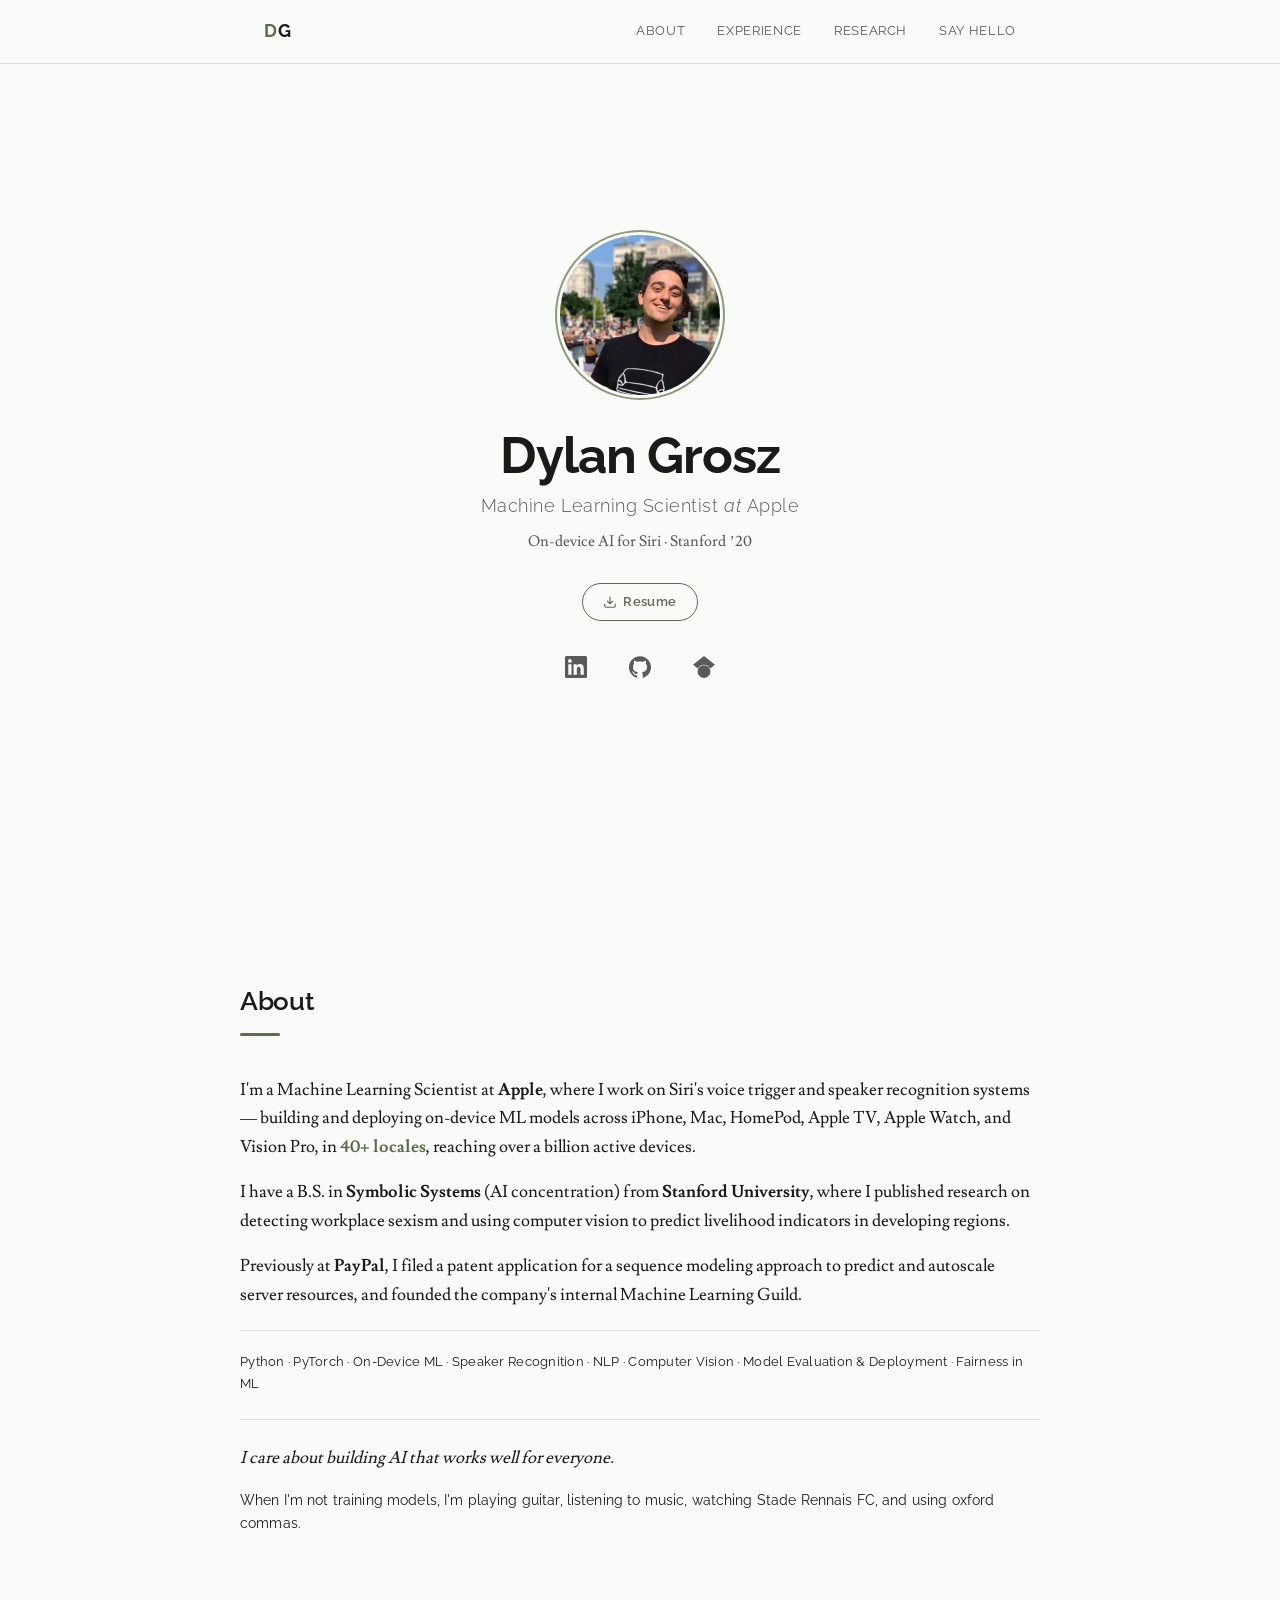
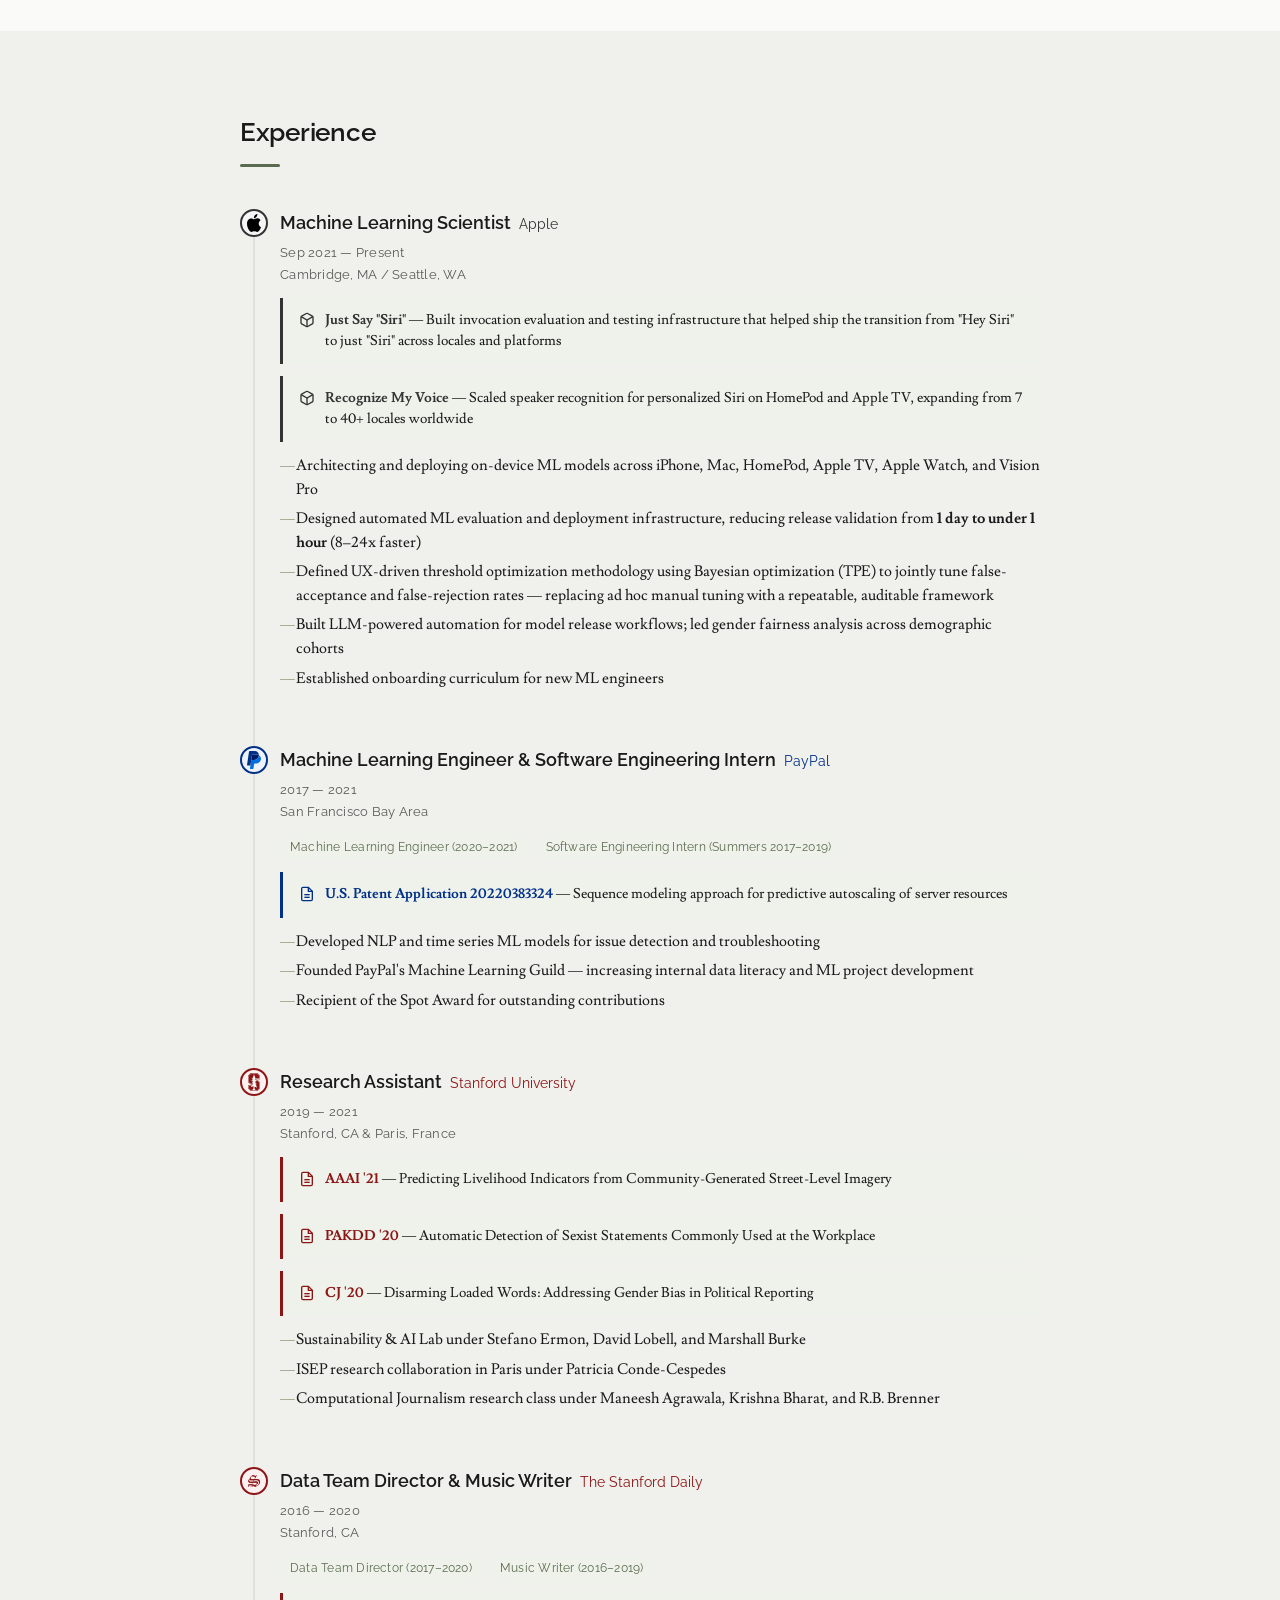
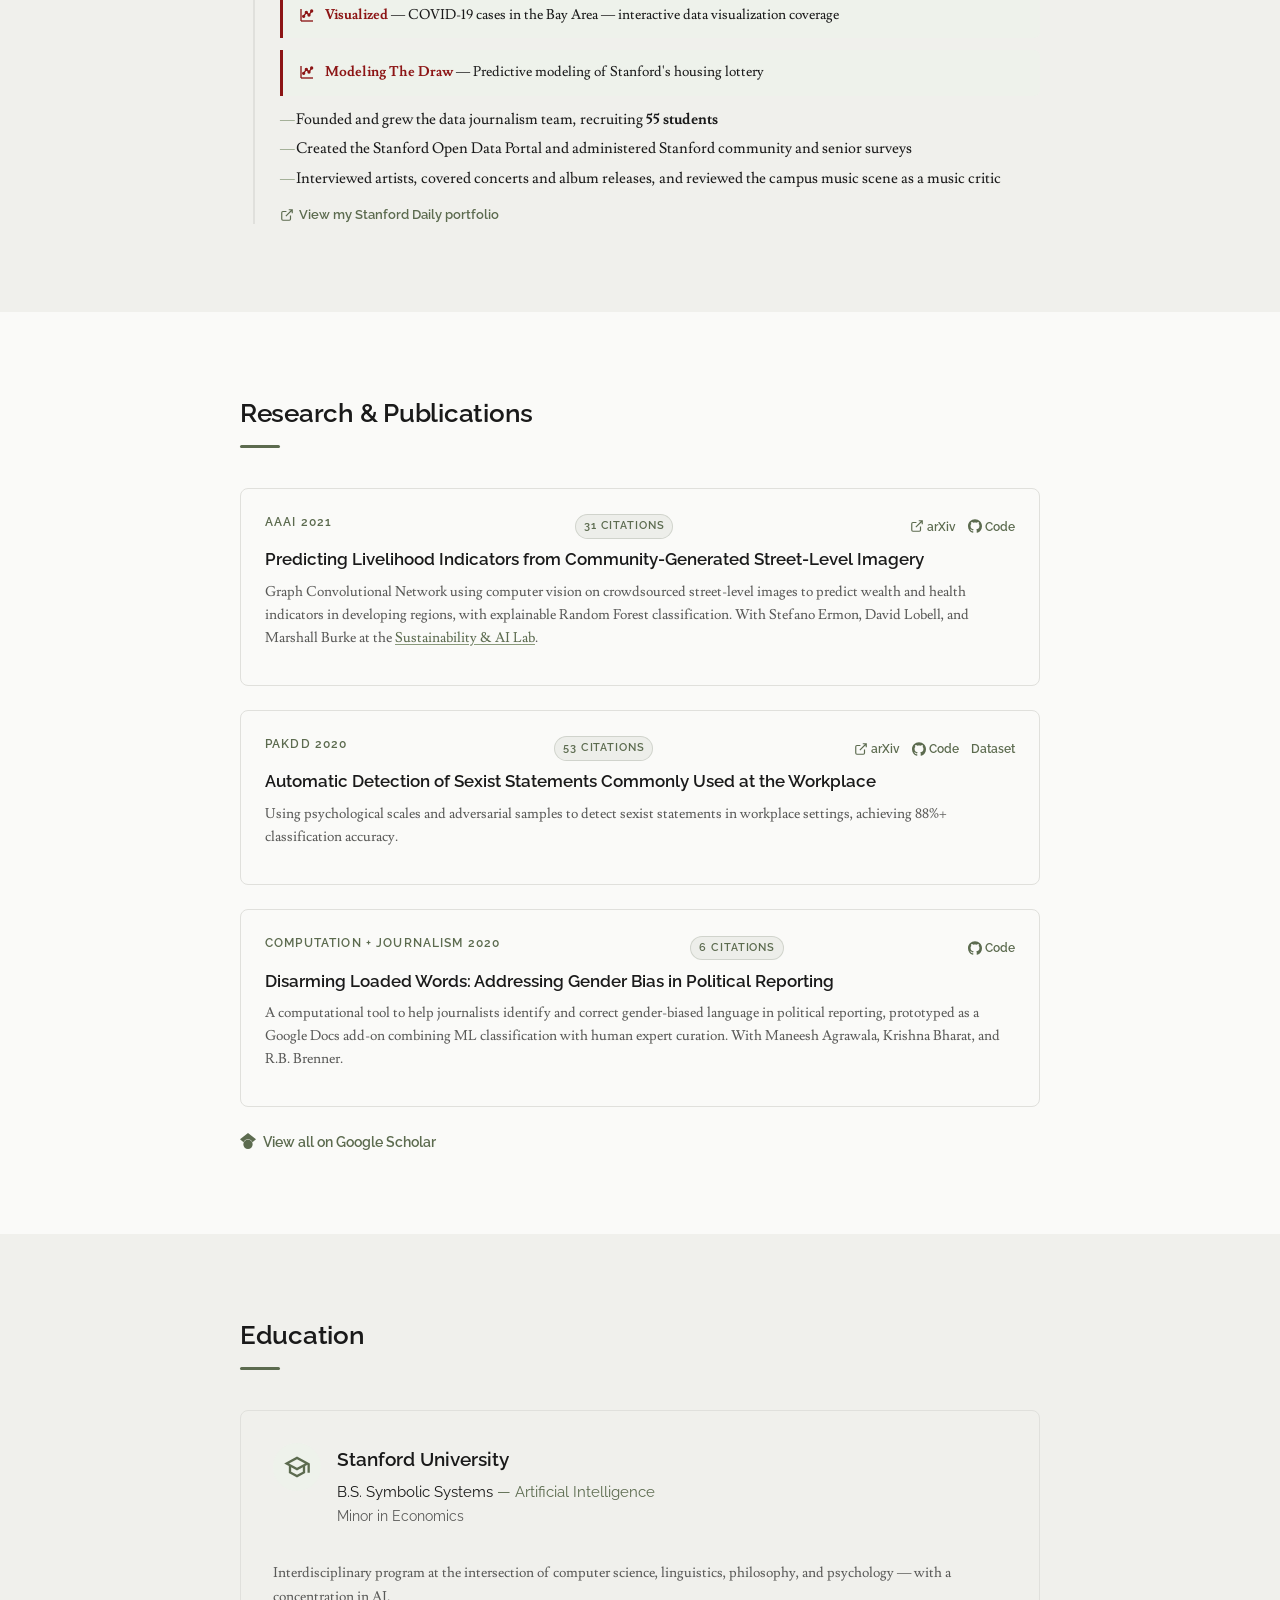
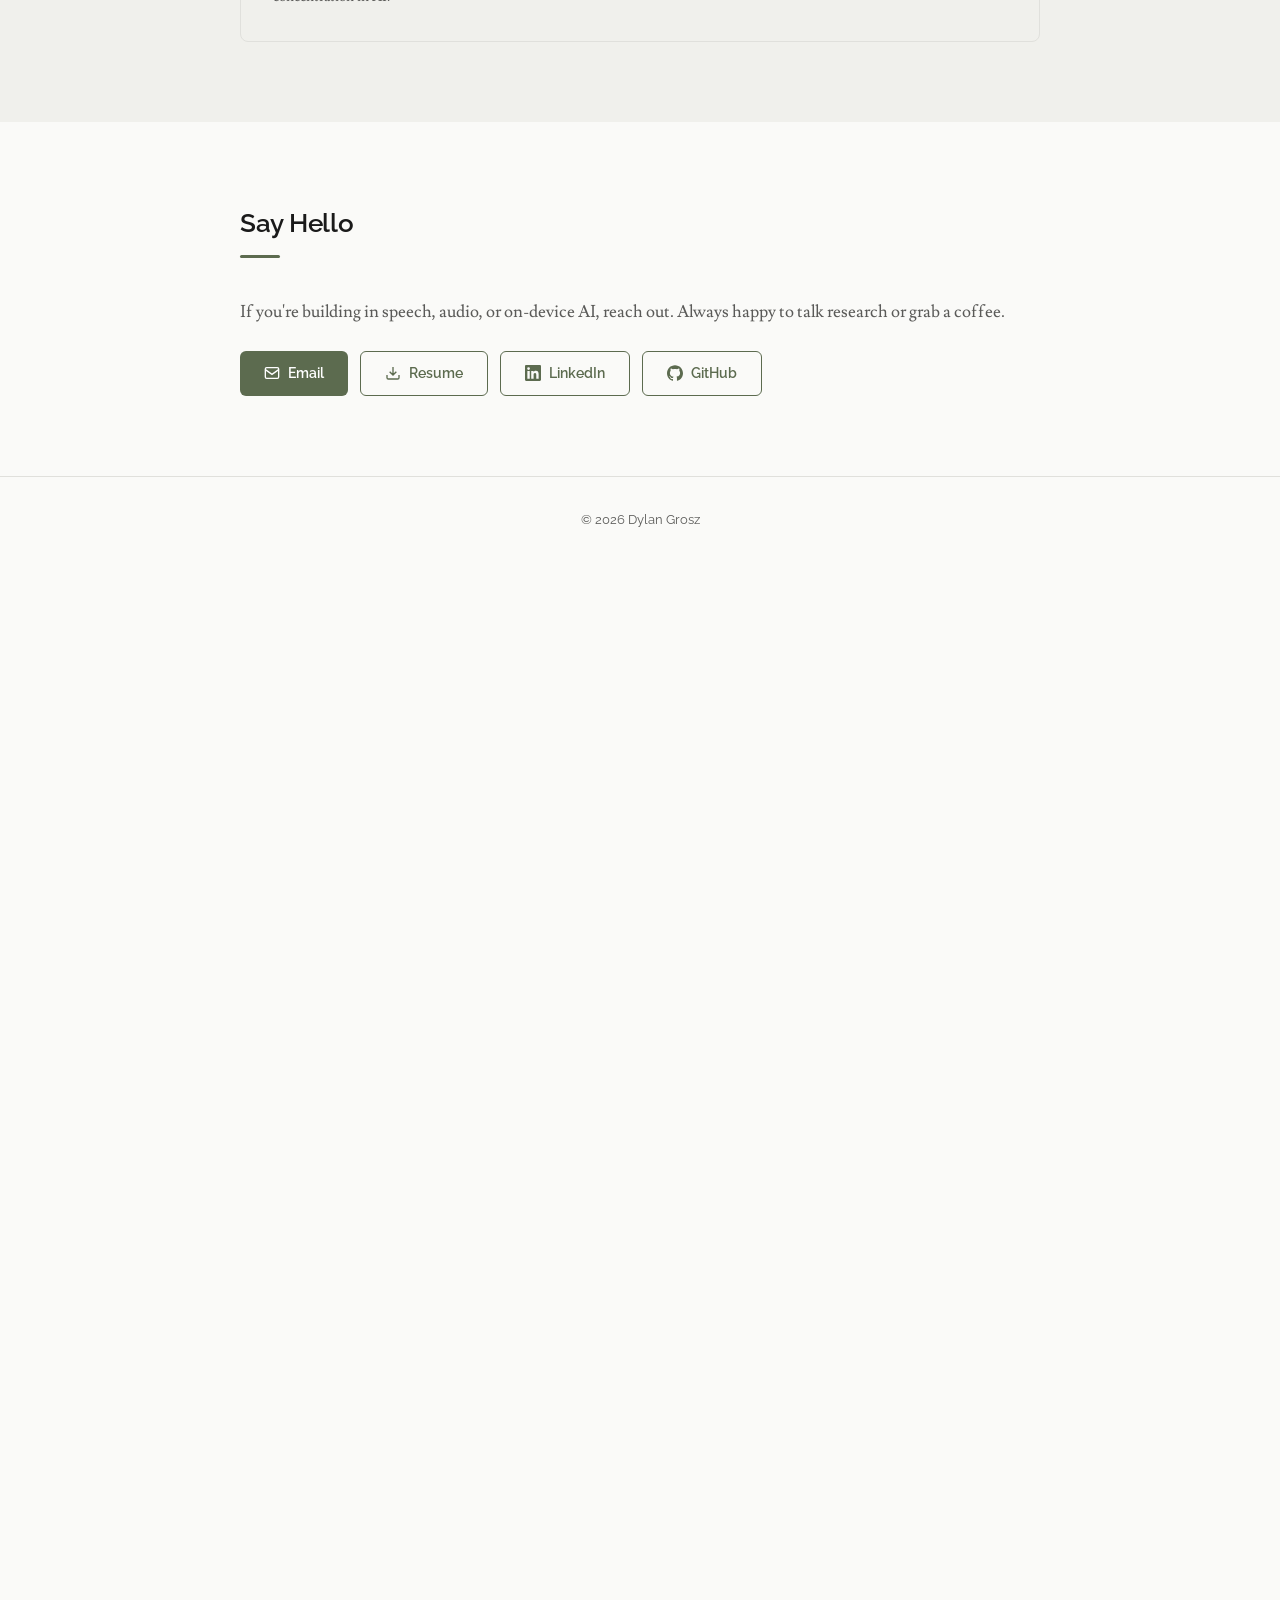
==== commit d0ad284b: "Fix 'Pioneered' copy, SVG circle fill in dark mode" ====
--- a/index.html
+++ b/index.html
@@ -218,7 +218,7 @@
                   <li>Architecting and deploying on-device ML models across iPhone, Mac, HomePod, Apple TV, Apple Watch, and Vision Pro</li>
                   <li>Designed automated ML evaluation and deployment infrastructure, reducing release validation from <strong>1 day to under 1 hour</strong> (8–24x faster)</li>
                   <li>Defined UX-driven threshold optimization methodology using Bayesian optimization (TPE) to jointly tune false-acceptance and false-rejection rates — replacing ad hoc manual tuning with a repeatable, auditable framework</li>
-                  <li>Pioneered LLM-powered automation for model release workflows; led gender fairness analysis across demographic cohorts</li>
+                  <li>Built LLM-powered automation for model release workflows; led gender fairness analysis across demographic cohorts</li>
                   <li>Established onboarding curriculum for new ML engineers</li>
                 </ul>
               </div>
--- a/style.css
+++ b/style.css
@@ -1251,7 +1251,8 @@
 
   /* Callout cards: inline brand colors have near-zero contrast on dark --accent-bg */
   a.callout-card strong { color: var(--text) !important; }
-  a.callout-card .callout-icon { stroke: var(--accent) !important; }
+  a.callout-card .callout-icon { stroke: var(--accent) !important; fill: none !important; }
+  a.callout-card .callout-icon circle { fill: var(--accent) !important; }
   a.callout-card { border-left-color: var(--accent) !important; }
 
   /* Filled buttons: --accent (#8a9a7b) on white text is 3.0:1, fails WCAG AA */
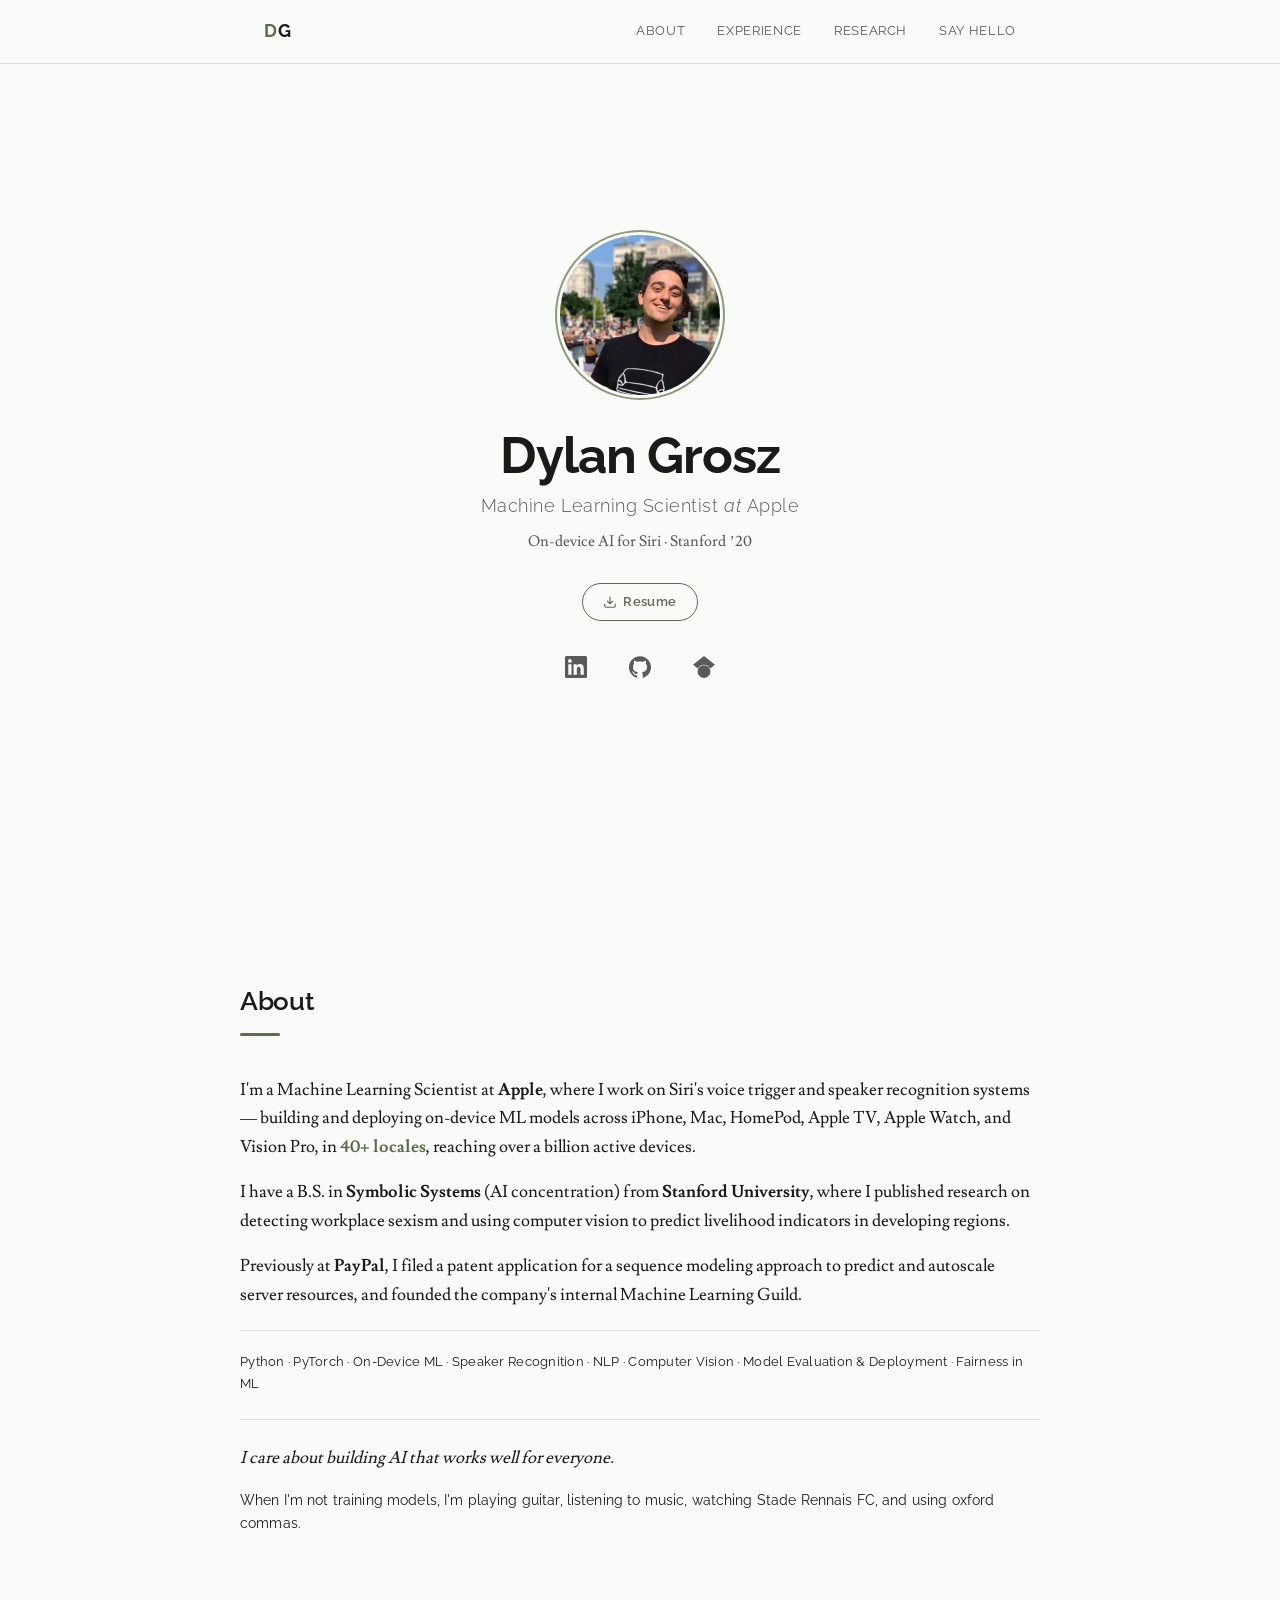
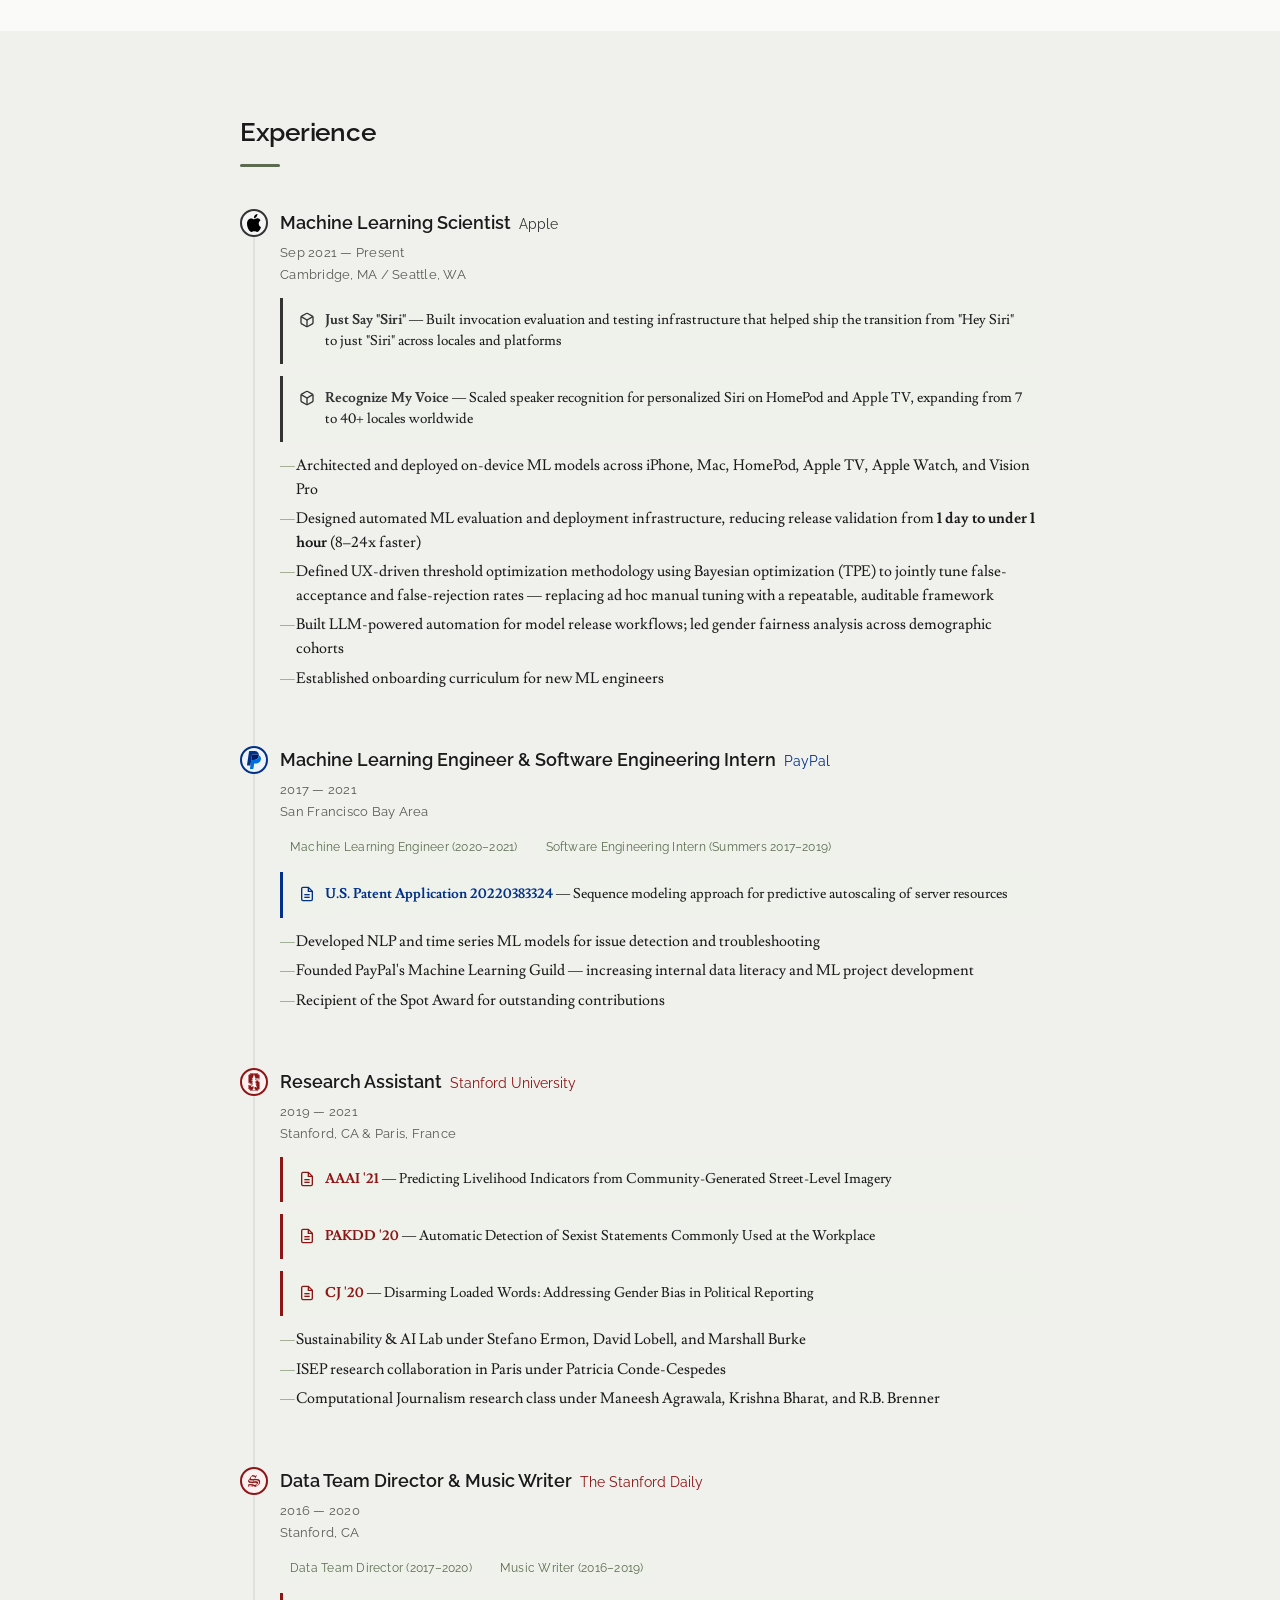
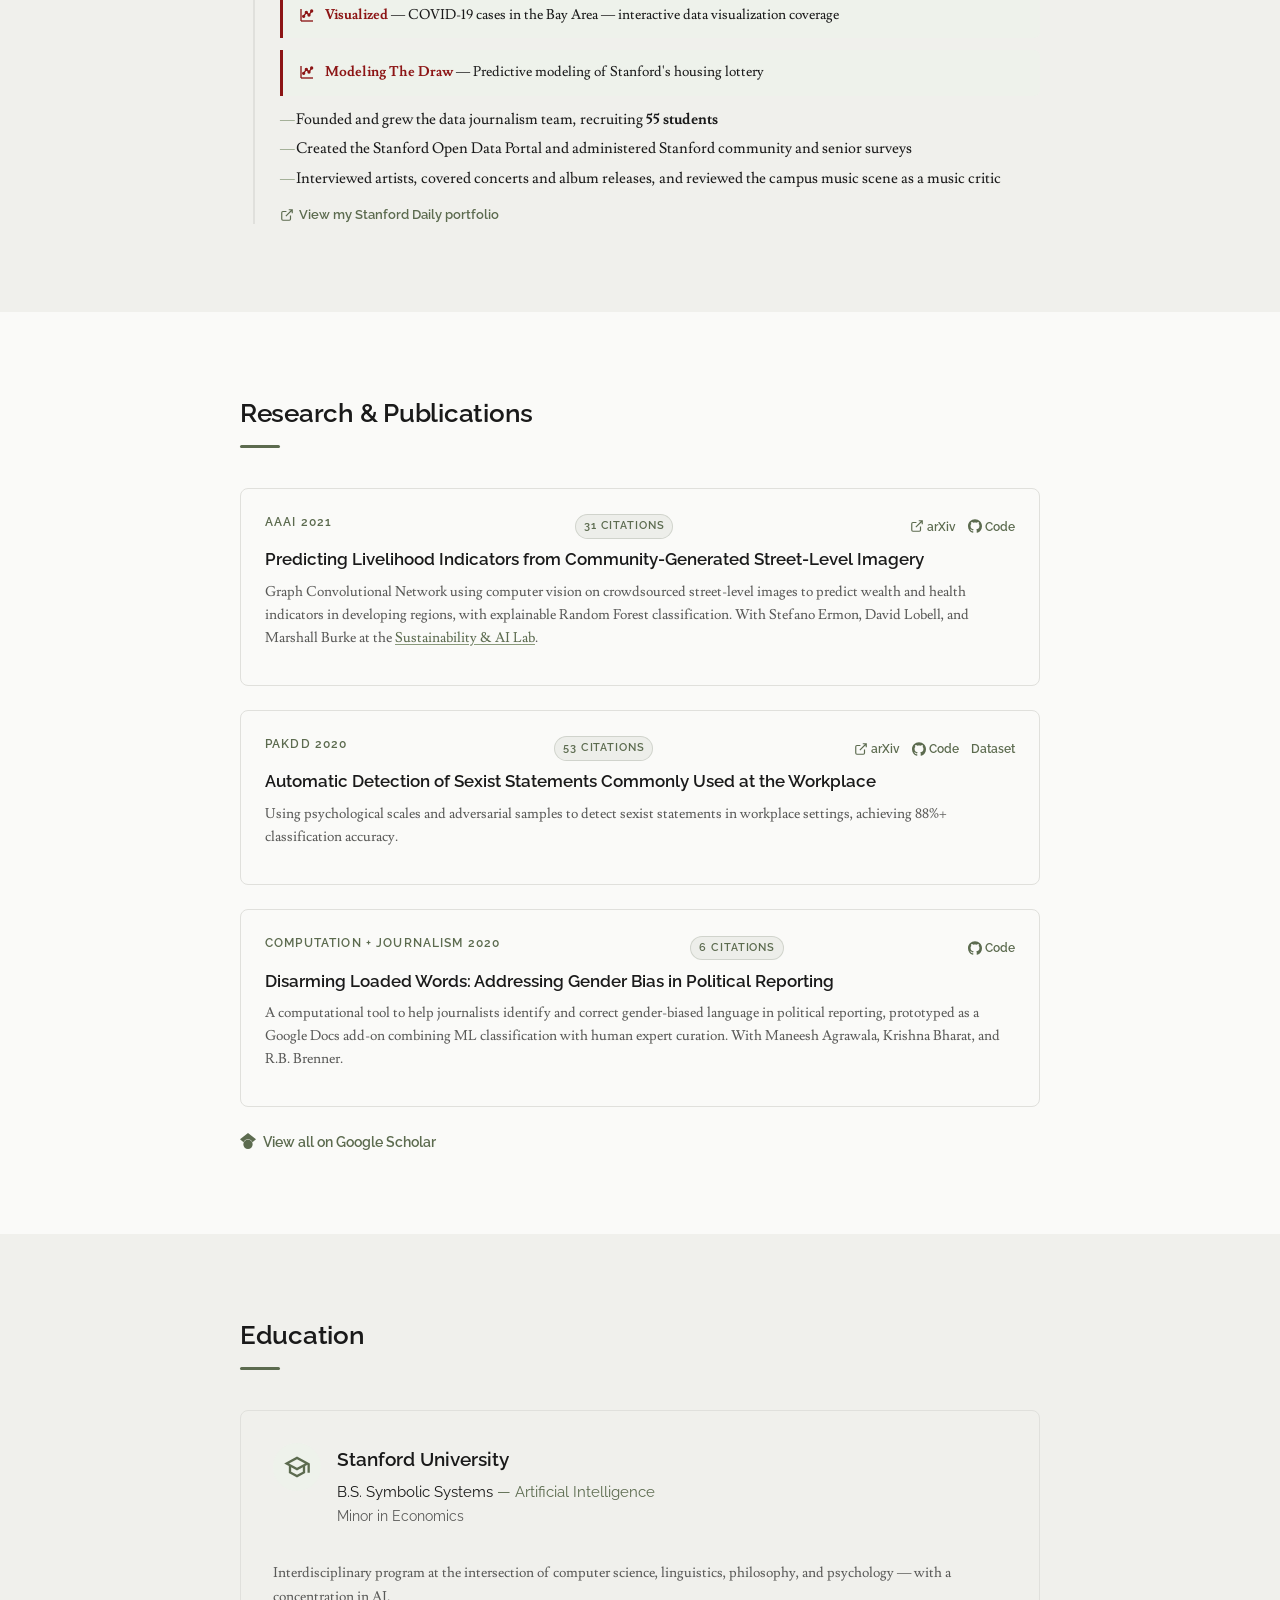
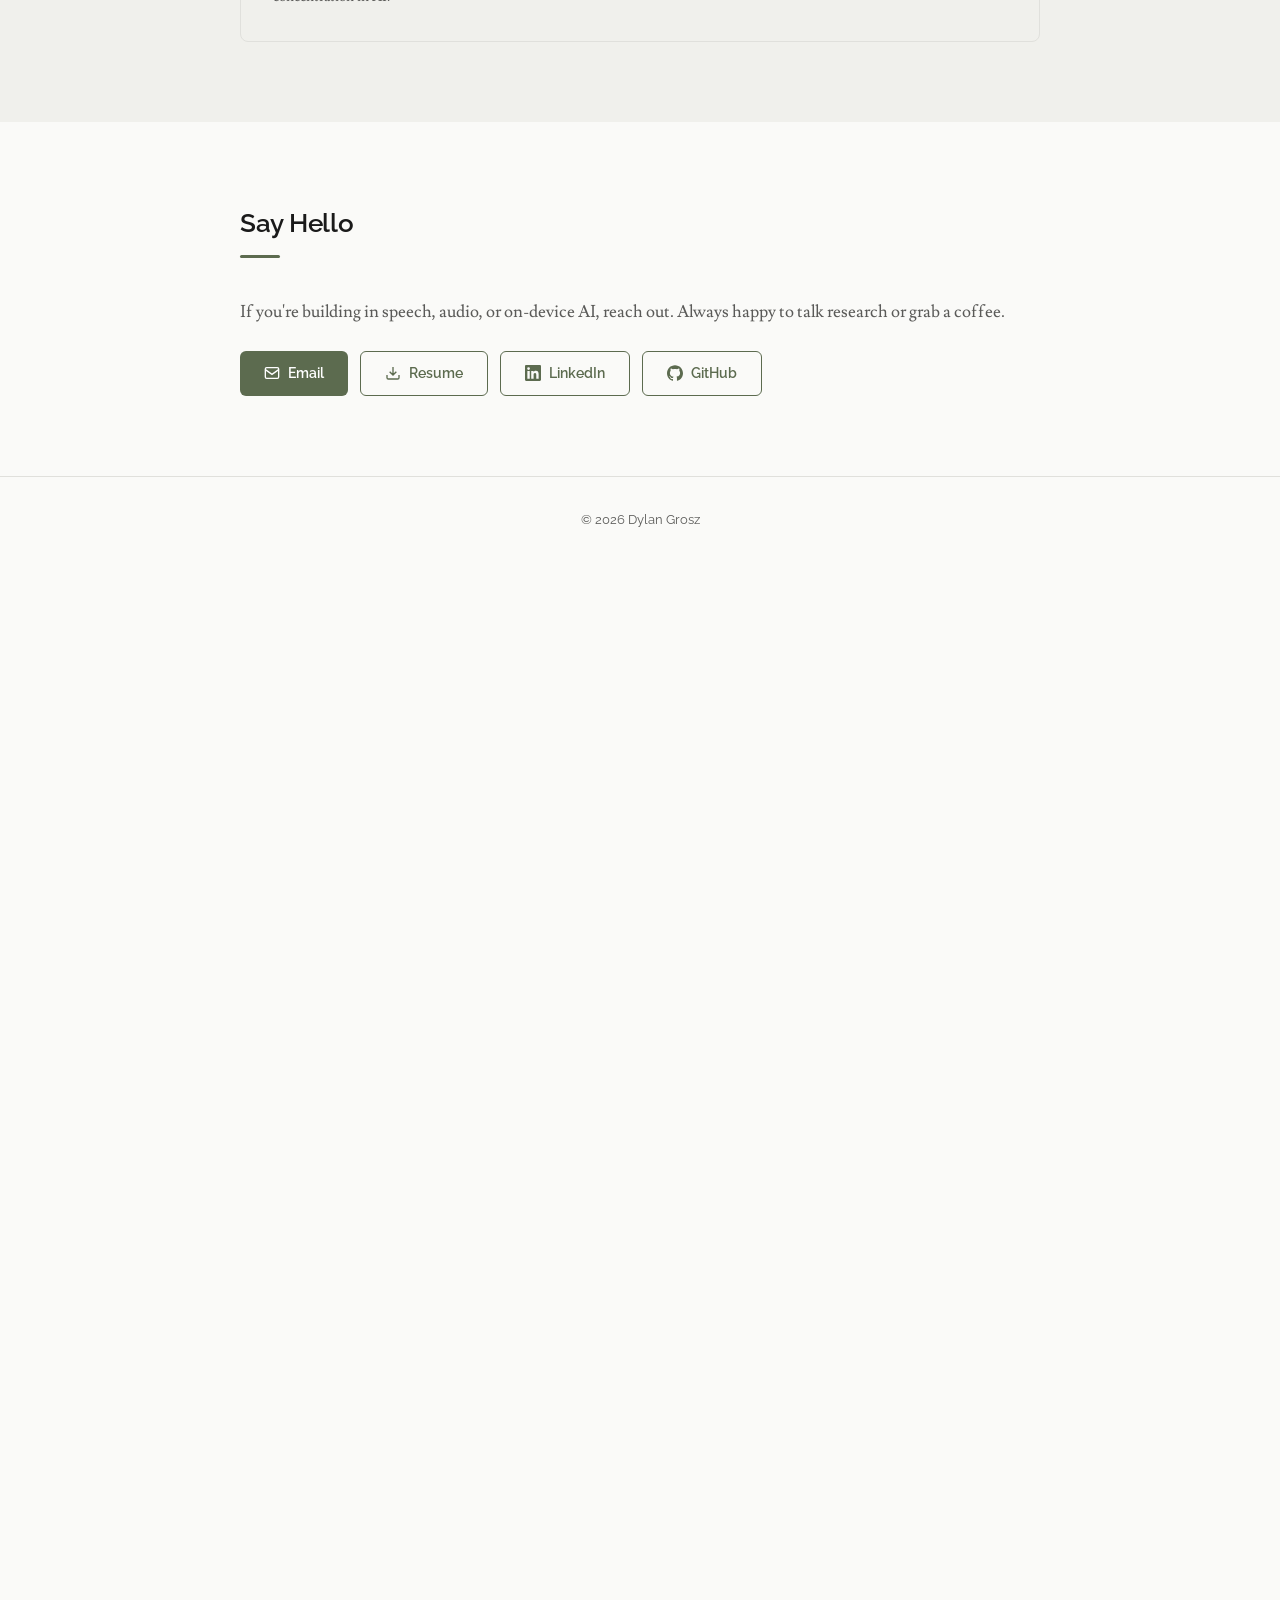
==== commit 62682953: "Preload LCP image, rel=me links, music contrast fix, verb consistency" ====
--- a/index.html
+++ b/index.html
@@ -94,6 +94,9 @@
   ]
   </script>
 
+  <!-- Preload LCP image -->
+  <link rel="preload" as="image" href="assets/images/profile.webp" type="image/webp" fetchpriority="high">
+
   <!-- Resource hints -->
   <link rel="preconnect" href="https://fonts.googleapis.com">
   <link rel="preconnect" href="https://fonts.gstatic.com" crossorigin>
@@ -157,13 +160,13 @@
             Resume
           </a>
           <nav class="hero-links" aria-label="Social links">
-            <a href="https://www.linkedin.com/in/dylangrosz" target="_blank" rel="noopener" aria-label="LinkedIn" title="LinkedIn">
+            <a href="https://www.linkedin.com/in/dylangrosz" target="_blank" rel="me noopener" aria-label="LinkedIn" title="LinkedIn">
               <svg width="22" height="22" viewBox="0 0 24 24" fill="currentColor" aria-hidden="true"><path d="M20.447 20.452h-3.554v-5.569c0-1.328-.027-3.037-1.852-3.037-1.853 0-2.136 1.445-2.136 2.939v5.667H9.351V9h3.414v1.561h.046c.477-.9 1.637-1.85 3.37-1.85 3.601 0 4.267 2.37 4.267 5.455v6.286zM5.337 7.433a2.062 2.062 0 01-2.063-2.065 2.064 2.064 0 112.063 2.065zm1.782 13.019H3.555V9h3.564v11.452zM22.225 0H1.771C.792 0 0 .774 0 1.729v20.542C0 23.227.792 24 1.771 24h20.451C23.2 24 24 23.227 24 22.271V1.729C24 .774 23.2 0 22.222 0h.003z"/></svg>
             </a>
-            <a href="https://github.com/dylangrosz" target="_blank" rel="noopener" aria-label="GitHub" title="GitHub">
+            <a href="https://github.com/dylangrosz" target="_blank" rel="me noopener" aria-label="GitHub" title="GitHub">
               <svg width="22" height="22" viewBox="0 0 24 24" fill="currentColor" aria-hidden="true"><path d="M12 .297c-6.63 0-12 5.373-12 12 0 5.303 3.438 9.8 8.205 11.385.6.113.82-.258.82-.577 0-.285-.01-1.04-.015-2.04-3.338.724-4.042-1.61-4.042-1.61C4.422 18.07 3.633 17.7 3.633 17.7c-1.087-.744.084-.729.084-.729 1.205.084 1.838 1.236 1.838 1.236 1.07 1.835 2.809 1.305 3.495.998.108-.776.417-1.305.76-1.605-2.665-.3-5.466-1.332-5.466-5.93 0-1.31.465-2.38 1.235-3.22-.135-.303-.54-1.523.105-3.176 0 0 1.005-.322 3.3 1.23.96-.267 1.98-.399 3-.405 1.02.006 2.04.138 3 .405 2.28-1.552 3.285-1.23 3.285-1.23.645 1.653.24 2.873.12 3.176.765.84 1.23 1.91 1.23 3.22 0 4.61-2.805 5.625-5.475 5.92.42.36.81 1.096.81 2.22 0 1.606-.015 2.896-.015 3.286 0 .315.21.69.825.57C20.565 22.092 24 17.592 24 12.297c0-6.627-5.373-12-12-12"/></svg>
             </a>
-            <a href="https://scholar.google.com/citations?user=DpsEpaoAAAAJ&hl=en" target="_blank" rel="noopener" aria-label="Google Scholar" title="Google Scholar">
+            <a href="https://scholar.google.com/citations?user=DpsEpaoAAAAJ&hl=en" target="_blank" rel="me noopener" aria-label="Google Scholar" title="Google Scholar">
               <svg width="22" height="22" viewBox="0 0 24 24" fill="currentColor" aria-hidden="true"><path d="M5.242 13.769L0 9.5 12 0l12 9.5-5.242 4.269C17.548 11.249 14.978 9.5 12 9.5c-2.977 0-5.548 1.748-6.758 4.269zM12 10a7 7 0 100 14 7 7 0 000-14z"/></svg>
             </a>
           </nav>
@@ -215,7 +218,7 @@
                   </div>
                 </a>
                 <ul class="timeline-details">
-                  <li>Architecting and deploying on-device ML models across iPhone, Mac, HomePod, Apple TV, Apple Watch, and Vision Pro</li>
+                  <li>Architected and deployed on-device ML models across iPhone, Mac, HomePod, Apple TV, Apple Watch, and Vision Pro</li>
                   <li>Designed automated ML evaluation and deployment infrastructure, reducing release validation from <strong>1 day to under 1 hour</strong> (8–24x faster)</li>
                   <li>Defined UX-driven threshold optimization methodology using Bayesian optimization (TPE) to jointly tune false-acceptance and false-rejection rates — replacing ad hoc manual tuning with a repeatable, auditable framework</li>
                   <li>Built LLM-powered automation for model release workflows; led gender fairness analysis across demographic cohorts</li>
@@ -436,11 +439,11 @@
               <svg width="16" height="16" viewBox="0 0 24 24" fill="none" stroke="currentColor" stroke-width="2" aria-hidden="true"><path d="M21 15v4a2 2 0 01-2 2H5a2 2 0 01-2-2v-4M7 10l5 5 5-5M12 15V3"/></svg>
               Resume
             </a>
-            <a href="https://www.linkedin.com/in/dylangrosz" target="_blank" rel="noopener" class="contact-btn contact-btn--outline">
+            <a href="https://www.linkedin.com/in/dylangrosz" target="_blank" rel="me noopener" class="contact-btn contact-btn--outline">
               <svg width="16" height="16" viewBox="0 0 24 24" fill="currentColor" aria-hidden="true"><path d="M20.447 20.452h-3.554v-5.569c0-1.328-.027-3.037-1.852-3.037-1.853 0-2.136 1.445-2.136 2.939v5.667H9.351V9h3.414v1.561h.046c.477-.9 1.637-1.85 3.37-1.85 3.601 0 4.267 2.37 4.267 5.455v6.286zM5.337 7.433a2.062 2.062 0 01-2.063-2.065 2.064 2.064 0 112.063 2.065zm1.782 13.019H3.555V9h3.564v11.452zM22.225 0H1.771C.792 0 0 .774 0 1.729v20.542C0 23.227.792 24 1.771 24h20.451C23.2 24 24 23.227 24 22.271V1.729C24 .774 23.2 0 22.222 0h.003z"/></svg>
               LinkedIn
             </a>
-            <a href="https://github.com/dylangrosz" target="_blank" rel="noopener" class="contact-btn contact-btn--outline">
+            <a href="https://github.com/dylangrosz" target="_blank" rel="me noopener" class="contact-btn contact-btn--outline">
               <svg width="16" height="16" viewBox="0 0 24 24" fill="currentColor" aria-hidden="true"><path d="M12 .297c-6.63 0-12 5.373-12 12 0 5.303 3.438 9.8 8.205 11.385.6.113.82-.258.82-.577 0-.285-.01-1.04-.015-2.04-3.338.724-4.042-1.61-4.042-1.61C4.422 18.07 3.633 17.7 3.633 17.7c-1.087-.744.084-.729.084-.729 1.205.084 1.838 1.236 1.838 1.236 1.07 1.835 2.809 1.305 3.495.998.108-.776.417-1.305.76-1.605-2.665-.3-5.466-1.332-5.466-5.93 0-1.31.465-2.38 1.235-3.22-.135-.303-.54-1.523.105-3.176 0 0 1.005-.322 3.3 1.23.96-.267 1.98-.399 3-.405 1.02.006 2.04.138 3 .405 2.28-1.552 3.285-1.23 3.285-1.23.645 1.653.24 2.873.12 3.176.765.84 1.23 1.91 1.23 3.22 0 4.61-2.805 5.625-5.475 5.92.42.36.81 1.096.81 2.22 0 1.606-.015 2.896-.015 3.286 0 .315.21.69.825.57C20.565 22.092 24 17.592 24 12.297c0-6.627-5.373-12-12-12"/></svg>
               GitHub
             </a>
@@ -502,9 +505,9 @@
       <div class="music-container">
         <h2 class="music-heading">Find me</h2>
         <div class="music-social-links">
-          <a href="https://soundcloud.com/dylan_jacques" target="_blank" rel="noopener">SoundCloud</a>
-          <a href="https://open.spotify.com/artist/2zmkhGIgvBtoliCLmBRGZq" target="_blank" rel="noopener">Spotify</a>
-          <a href="https://music.apple.com/us/artist/dylan-jacques/1644586122" target="_blank" rel="noopener">Apple Music</a>
+          <a href="https://soundcloud.com/dylan_jacques" target="_blank" rel="me noopener">SoundCloud</a>
+          <a href="https://open.spotify.com/artist/2zmkhGIgvBtoliCLmBRGZq" target="_blank" rel="me noopener">Spotify</a>
+          <a href="https://music.apple.com/us/artist/dylan-jacques/1644586122" target="_blank" rel="me noopener">Apple Music</a>
         </div>
       </div>
     </section>
--- a/style.css
+++ b/style.css
@@ -16,7 +16,7 @@
   /* Music palette */
   --music-bg:       #0a0a0a;
   --music-text:     #e0e0e0;
-  --music-muted:    #666;
+  --music-muted:    #888;
   --music-accent:   #fff;
 
   /* Typography */
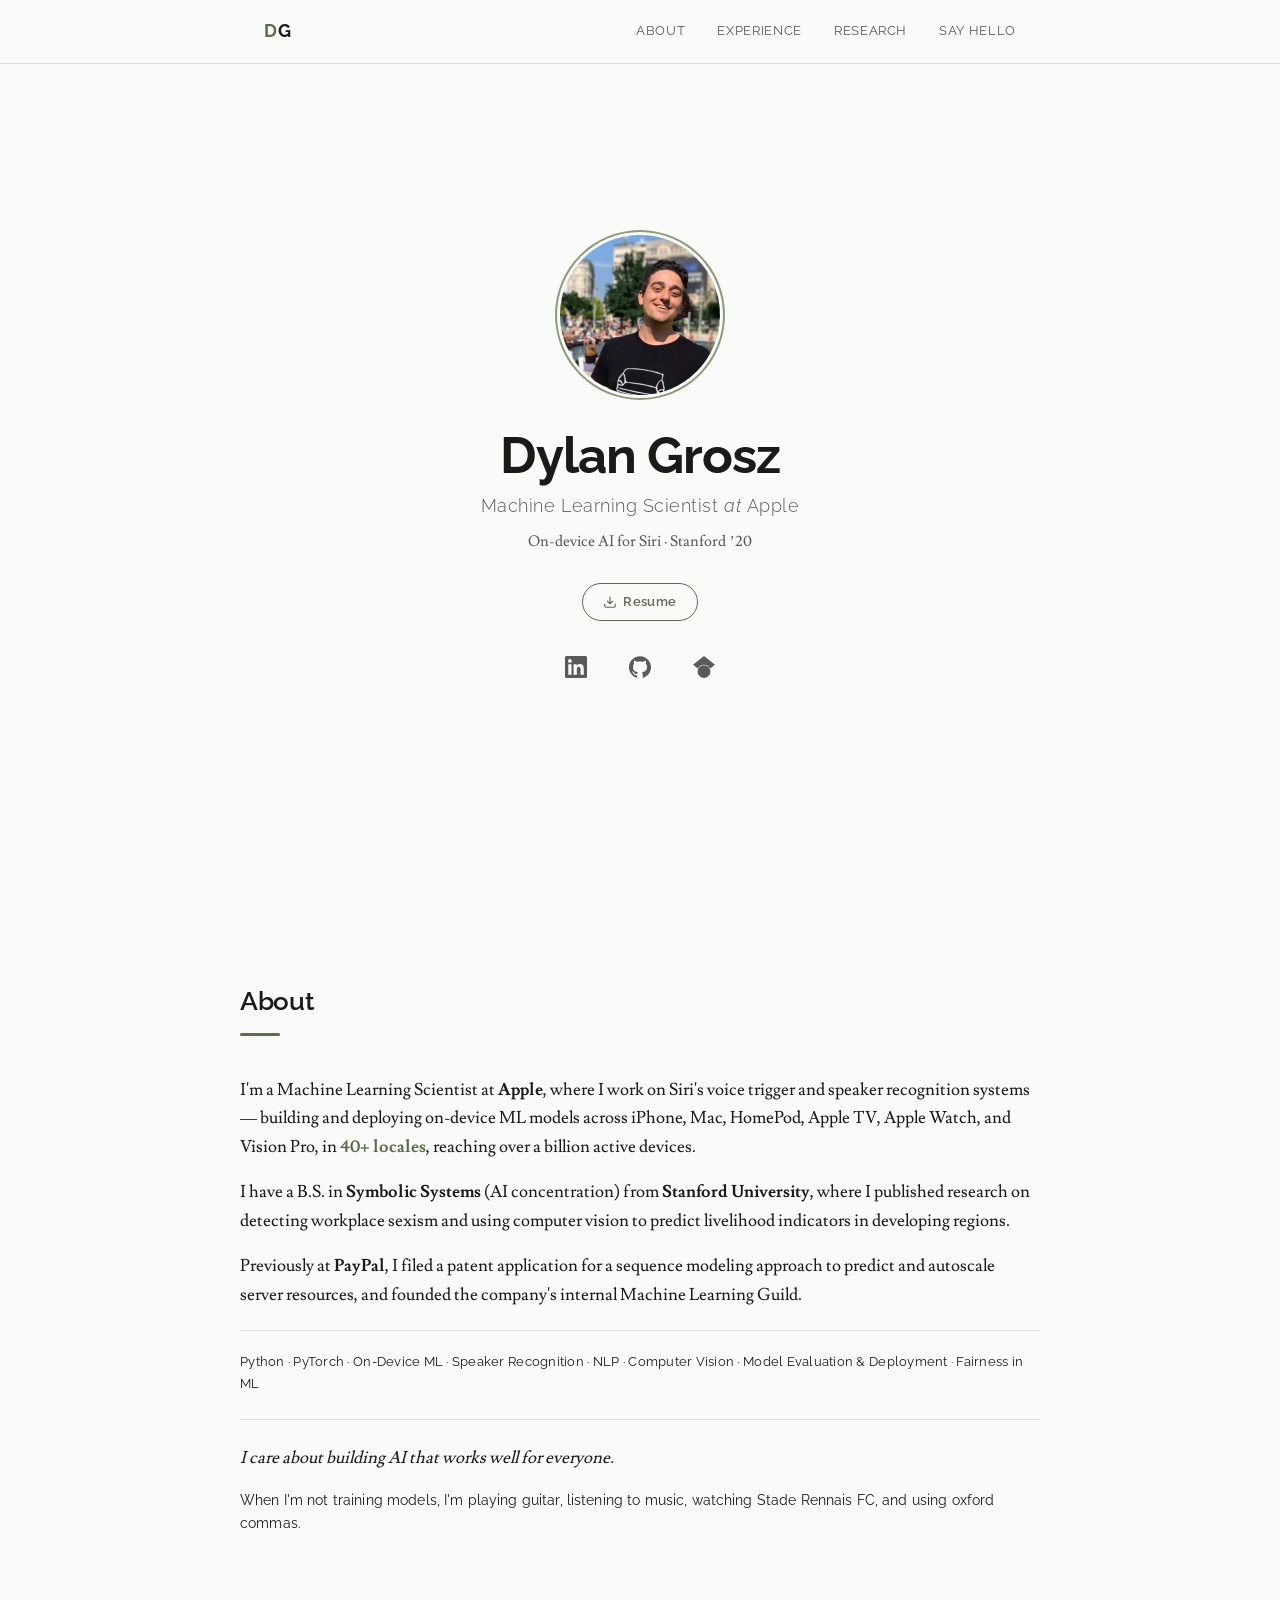
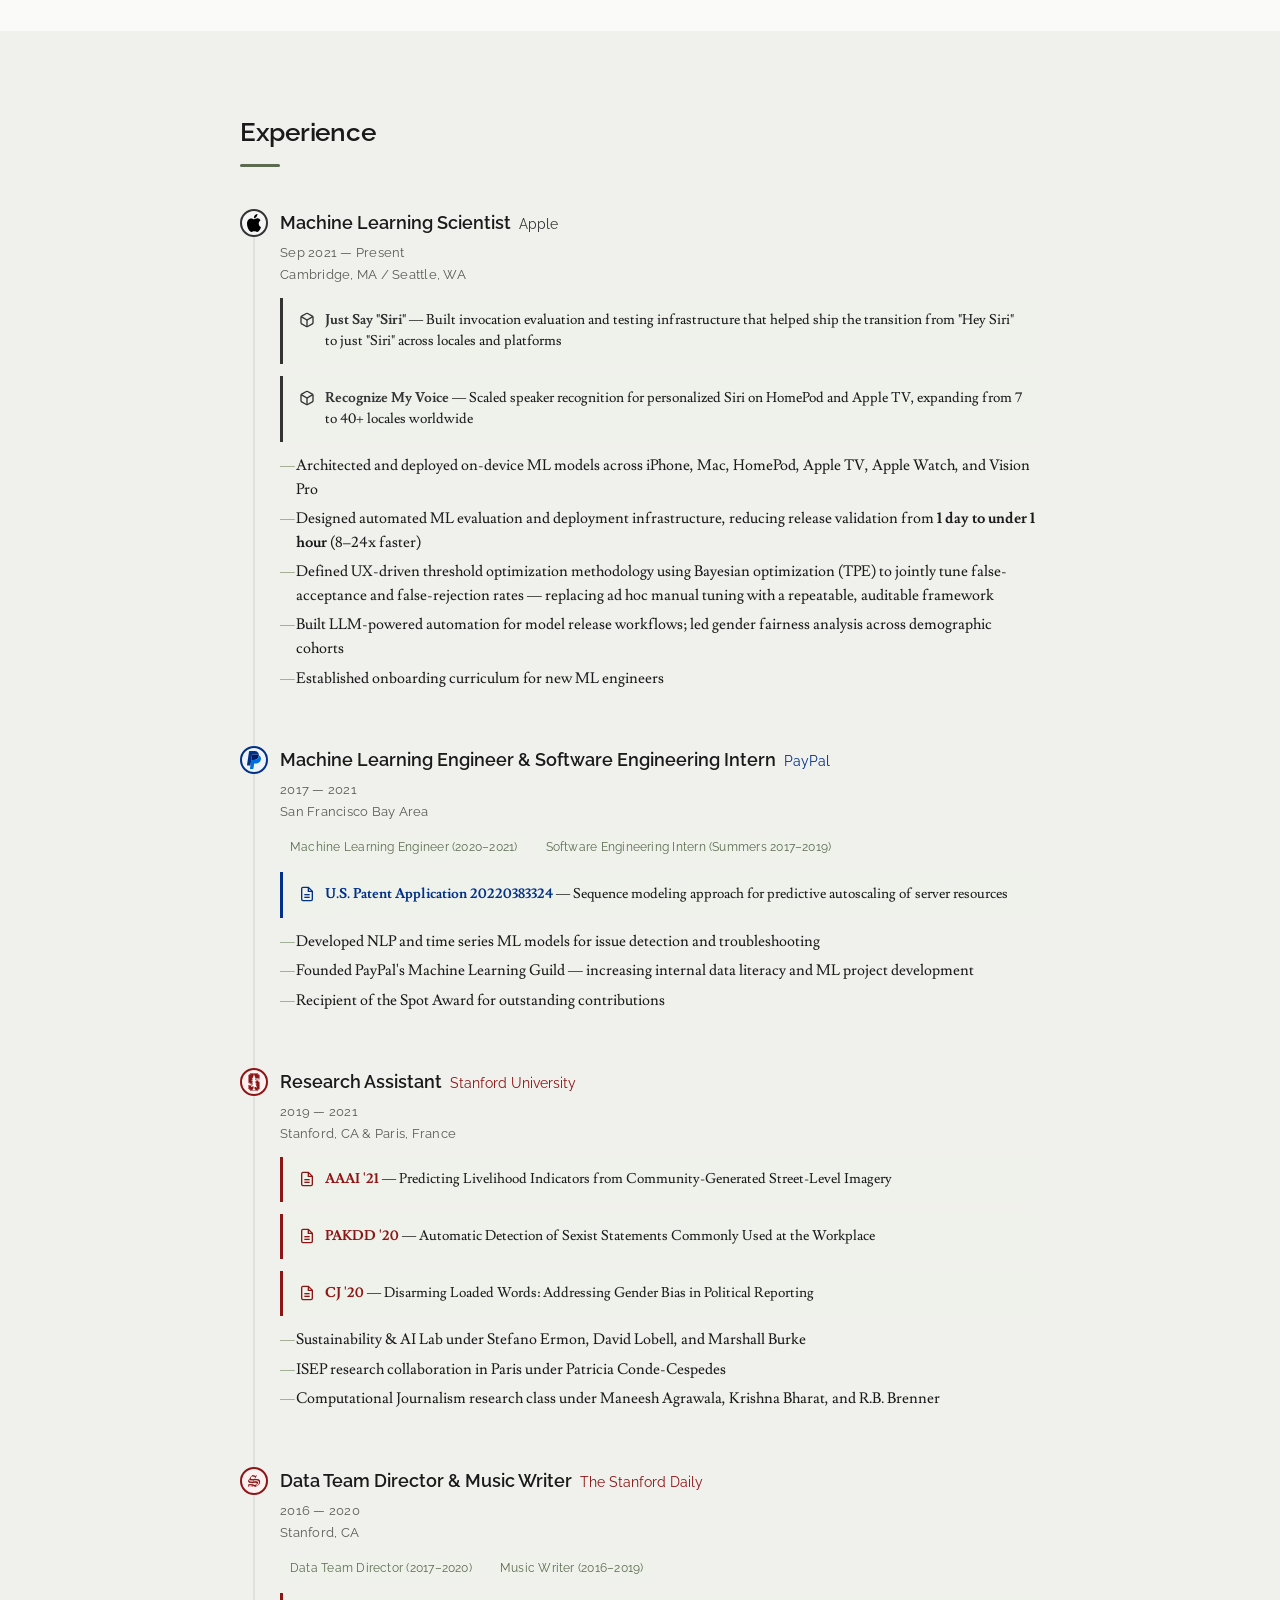
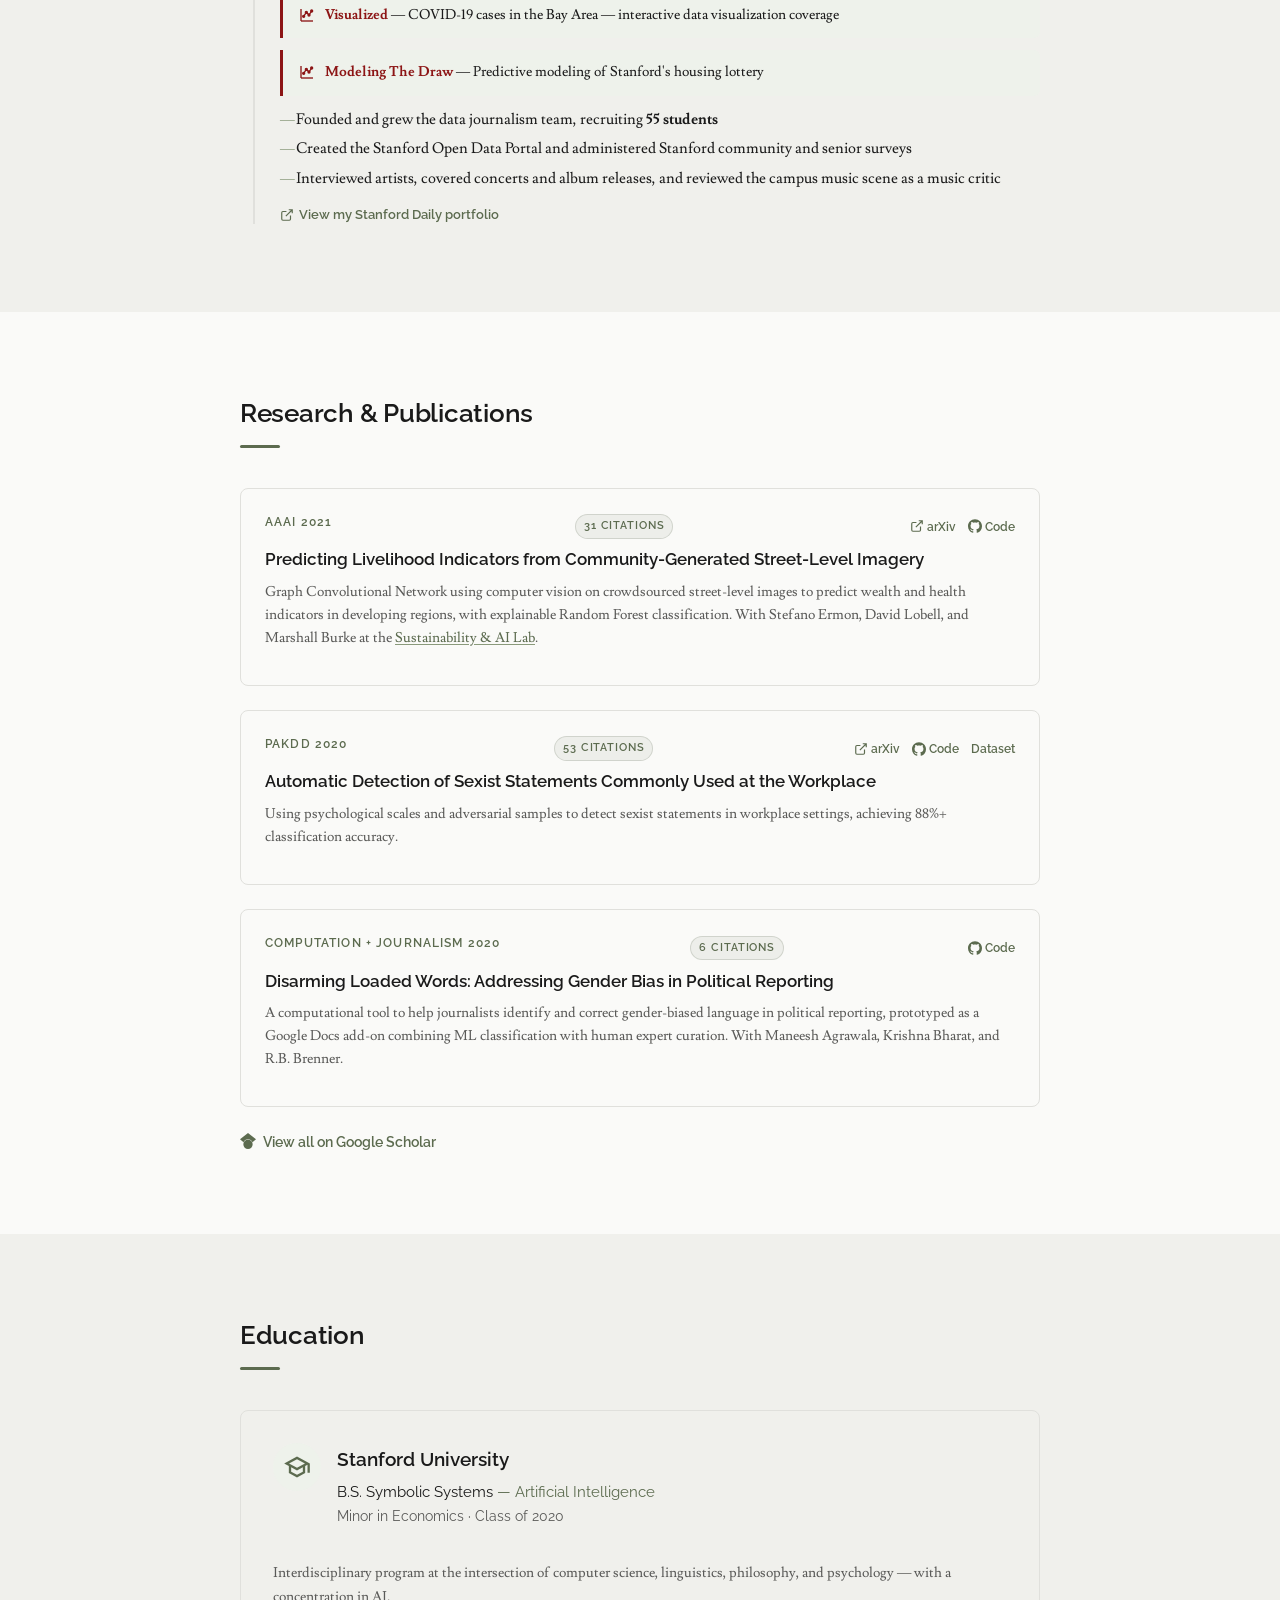
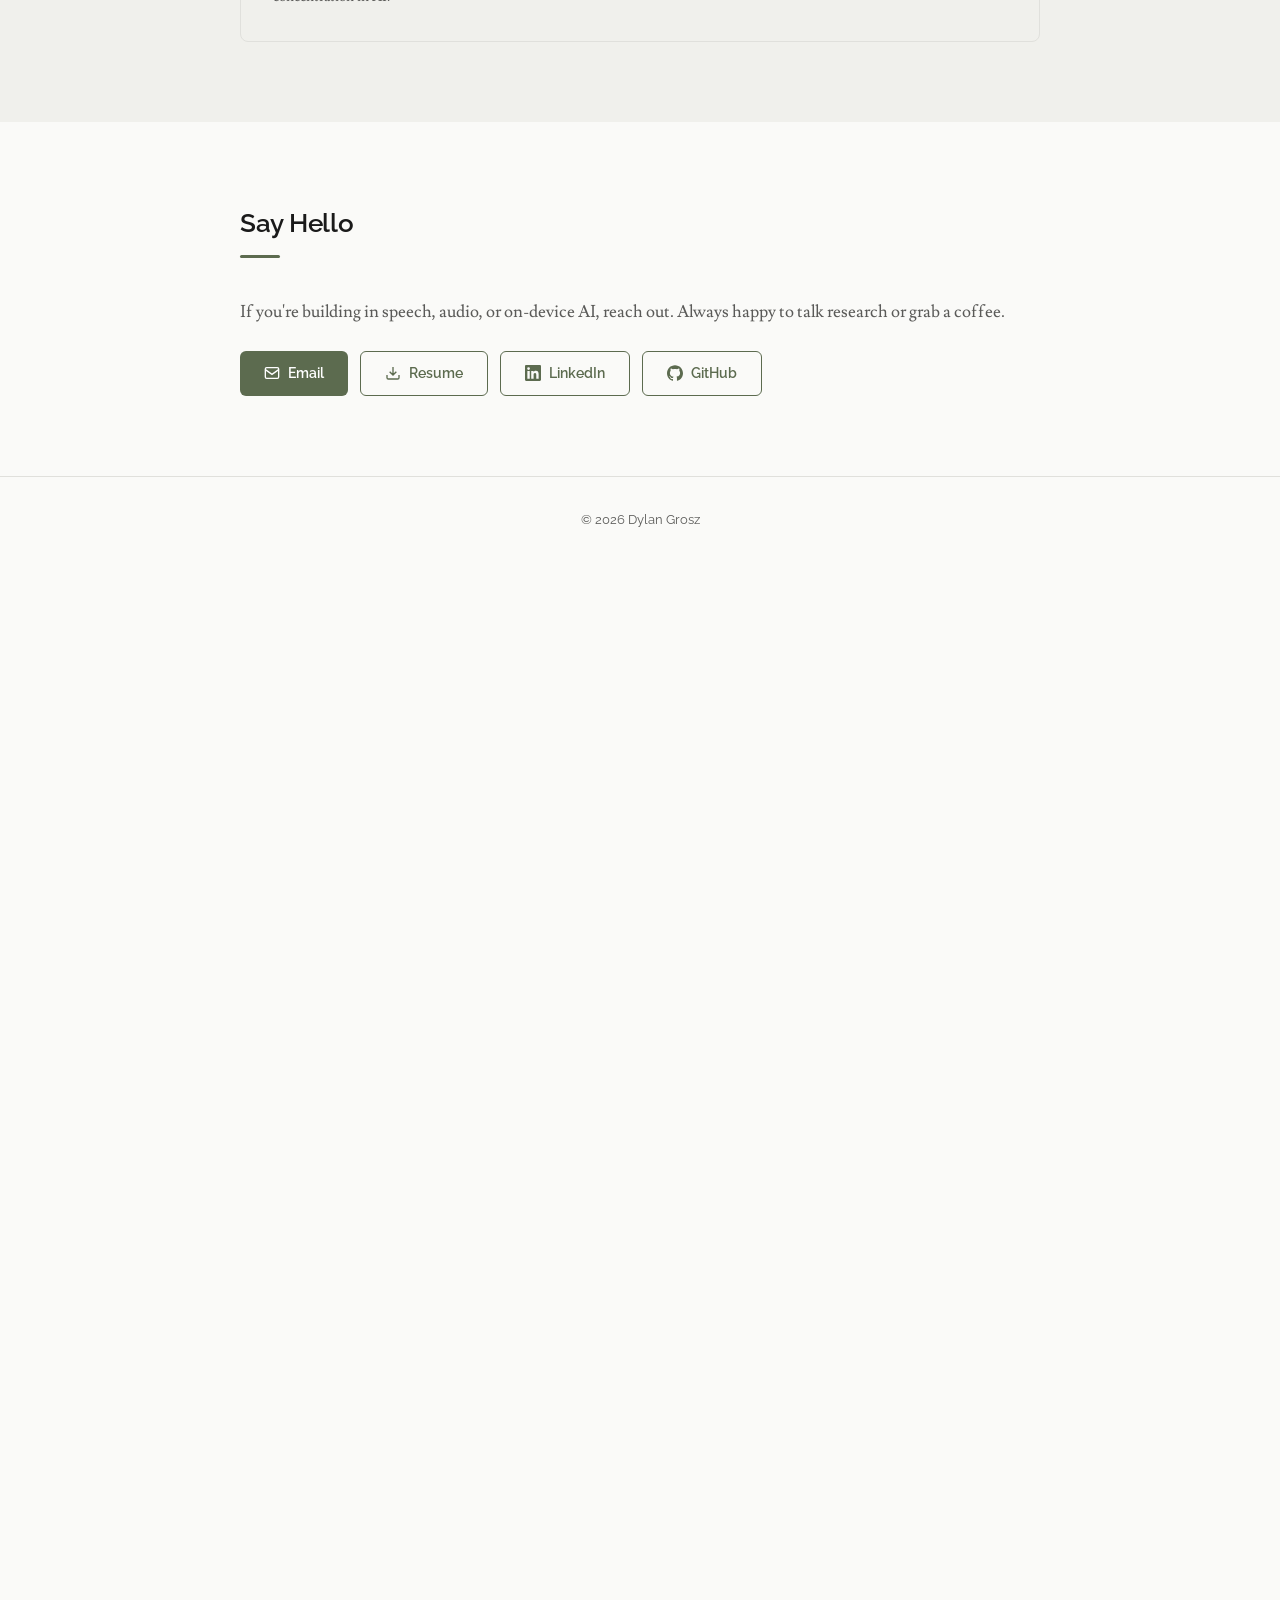
==== commit 556111a1: "Add graduation year to education card" ====
--- a/index.html
+++ b/index.html
@@ -418,7 +418,7 @@
             <div class="edu-main">
               <h3>Stanford University</h3>
               <p class="edu-degree">B.S. Symbolic Systems <span class="edu-focus">— Artificial Intelligence</span></p>
-              <p class="edu-minor">Minor in Economics</p>
+              <p class="edu-minor">Minor in Economics &middot; Class of 2020</p>
             </div>
             <p class="edu-desc">Interdisciplinary program at the intersection of computer science, linguistics, philosophy, and psychology — with a concentration in AI.</p>
           </div>
@@ -464,7 +464,7 @@
   <!-- ═══════════════════════════════════════════ -->
   <!-- MUSIC SECTION (HIDDEN)                      -->
   <!-- ═══════════════════════════════════════════ -->
-  <div id="music" class="section-view">
+  <div id="music" class="section-view" aria-hidden="true">
 
     <nav id="music-nav" aria-label="Music navigation">
       <div class="nav-inner">
@@ -480,6 +480,8 @@
       </div>
     </nav>
 
+    <main id="music-main">
+
     <header id="music-home" class="music-hero">
       <div class="music-hero-content">
         <h1 class="music-artist-name glitch-text" data-text="DYLAN JACQUES" tabindex="-1">DYLAN JACQUES</h1>
@@ -518,6 +520,8 @@
       </div>
     </footer>
 
+    </main><!-- #music-main -->
+
   </div>
 
   <!-- TRANSITION OVERLAY -->
--- a/style.css
+++ b/style.css
@@ -67,7 +67,7 @@
   z-index: 9999;
   padding: 8px 16px;
   background: var(--accent);
-  color: #fff;
+  color: var(--bg);
   font-family: var(--font-heading);
   font-size: 0.85rem;
   border-radius: 4px;
@@ -97,7 +97,7 @@
 }
 
 a { color: var(--accent); text-decoration: none; transition: color 0.2s; }
-a:hover { color: var(--accent-light); }
+a:hover { color: #4e5d44; }
 
 img { max-width: 100%; height: auto; display: block; }
 ul { list-style: none; }
@@ -831,7 +831,7 @@
 }
 
 .contact-btn:hover {
-  background: var(--accent-light);
+  background: #4e5d44;
   color: #fff;
   transform: translateY(-1px);
 }
@@ -1265,6 +1265,9 @@
   [data-brand="paypal"] .timeline-company        { color: #6b9fd4 !important; }
   [data-brand="stanford"] .timeline-company,
   [data-brand="stanford-daily"] .timeline-company { color: #d06060 !important; }
+
+  /* Global link hover: dark mode accent is light, so use accent-light for hover */
+  a:hover { color: var(--accent-light); }
 }
 
 
